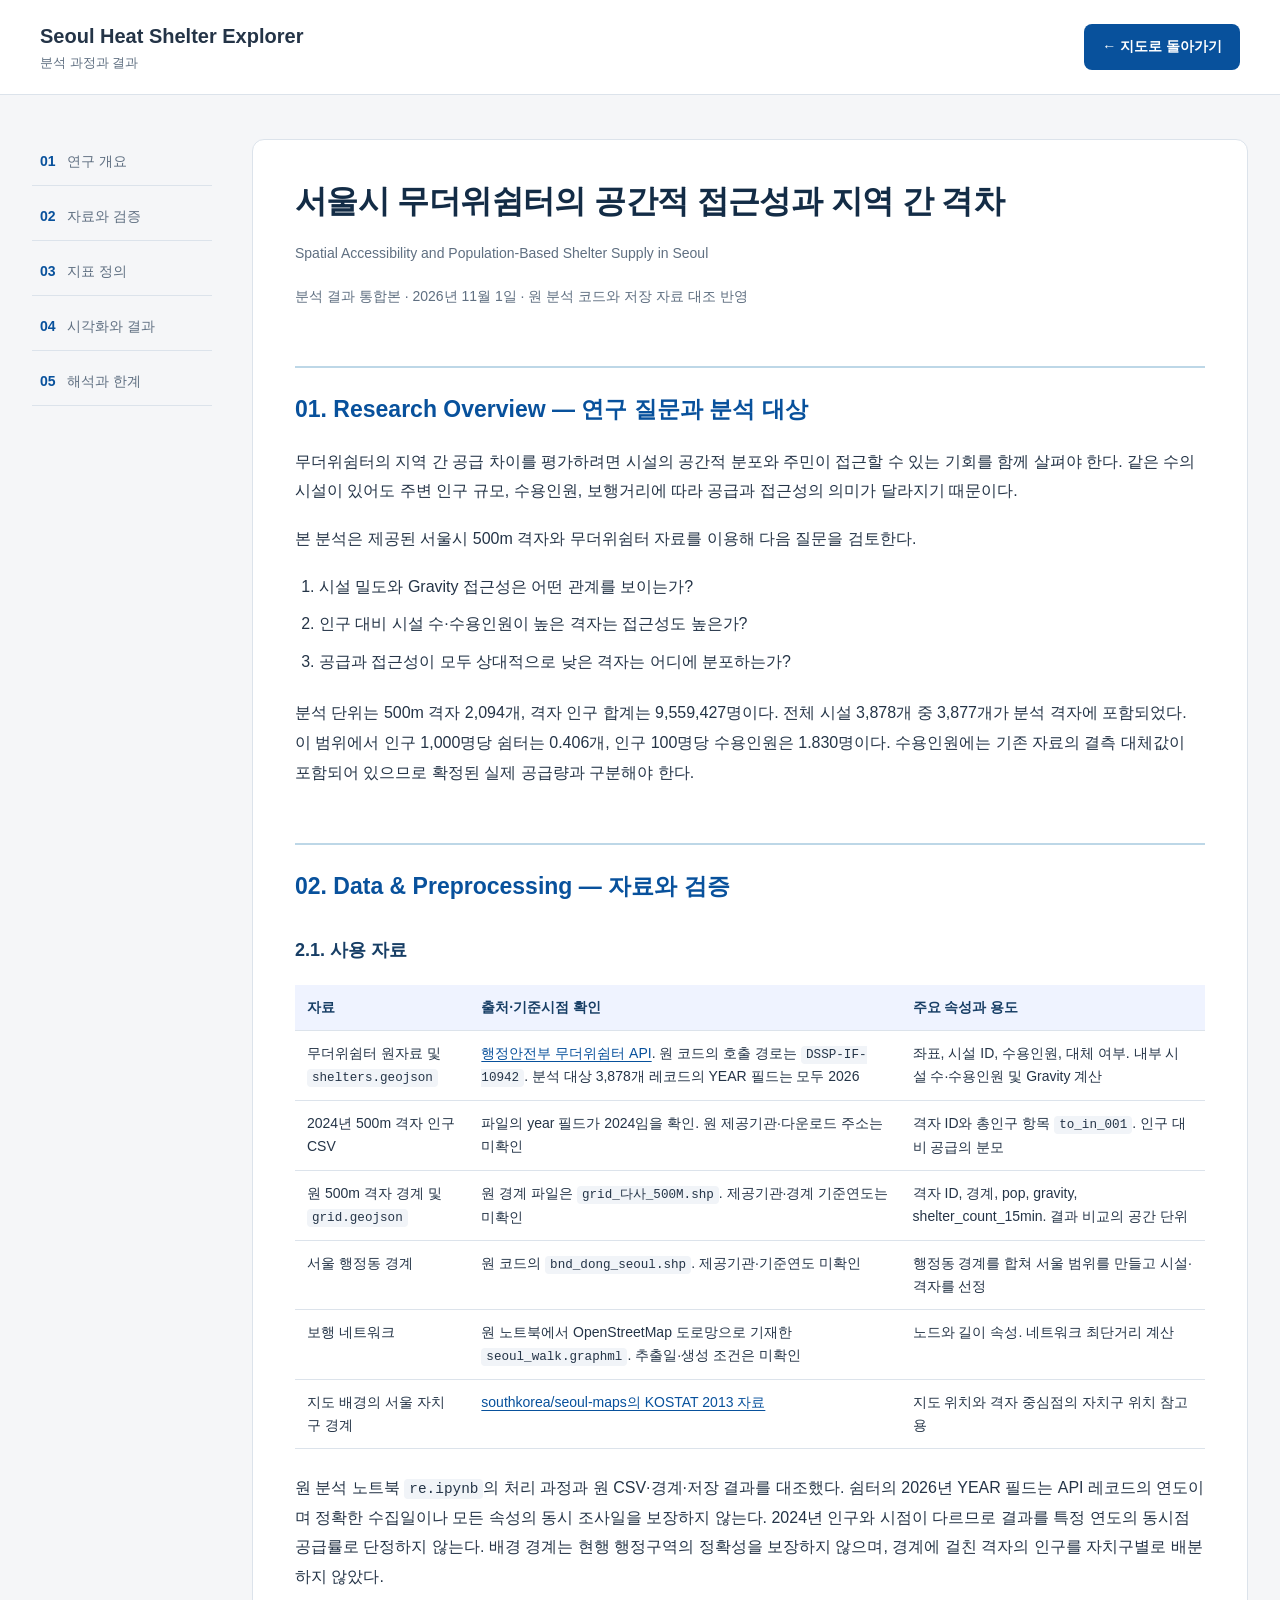
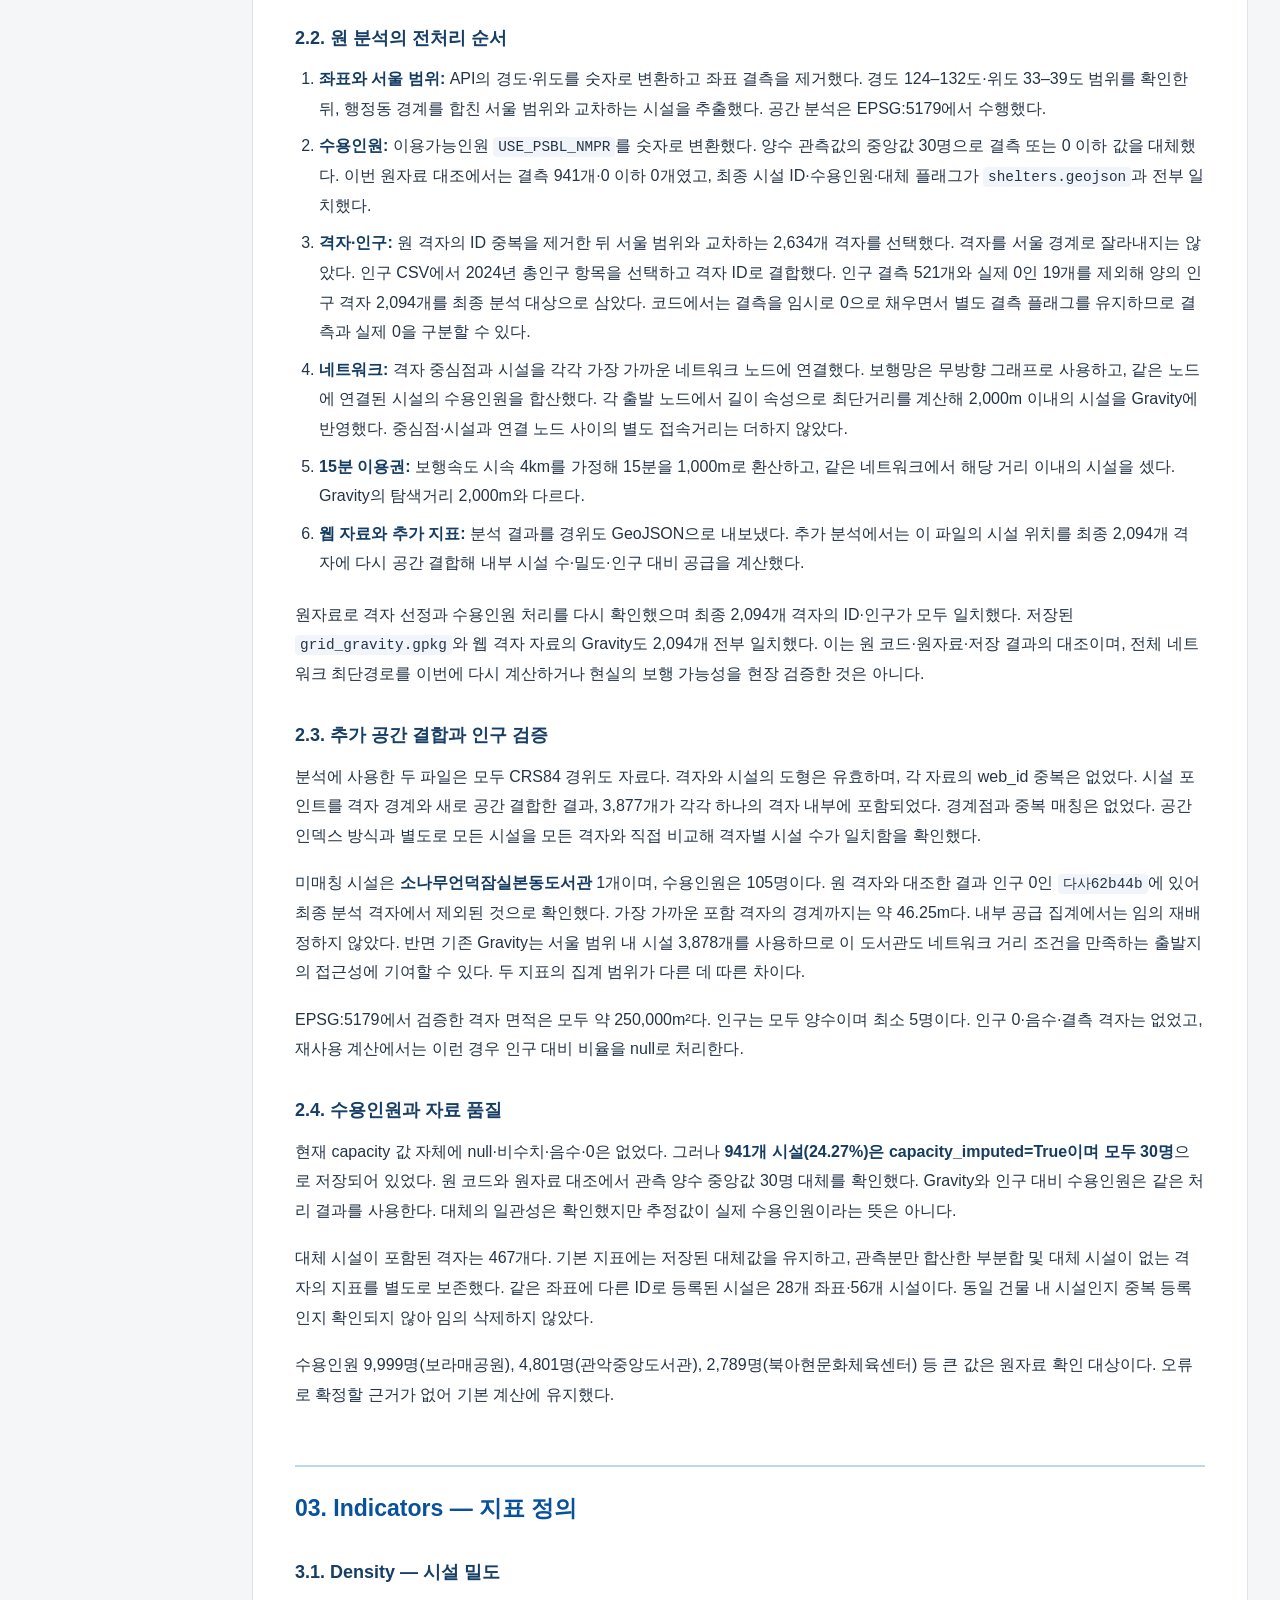
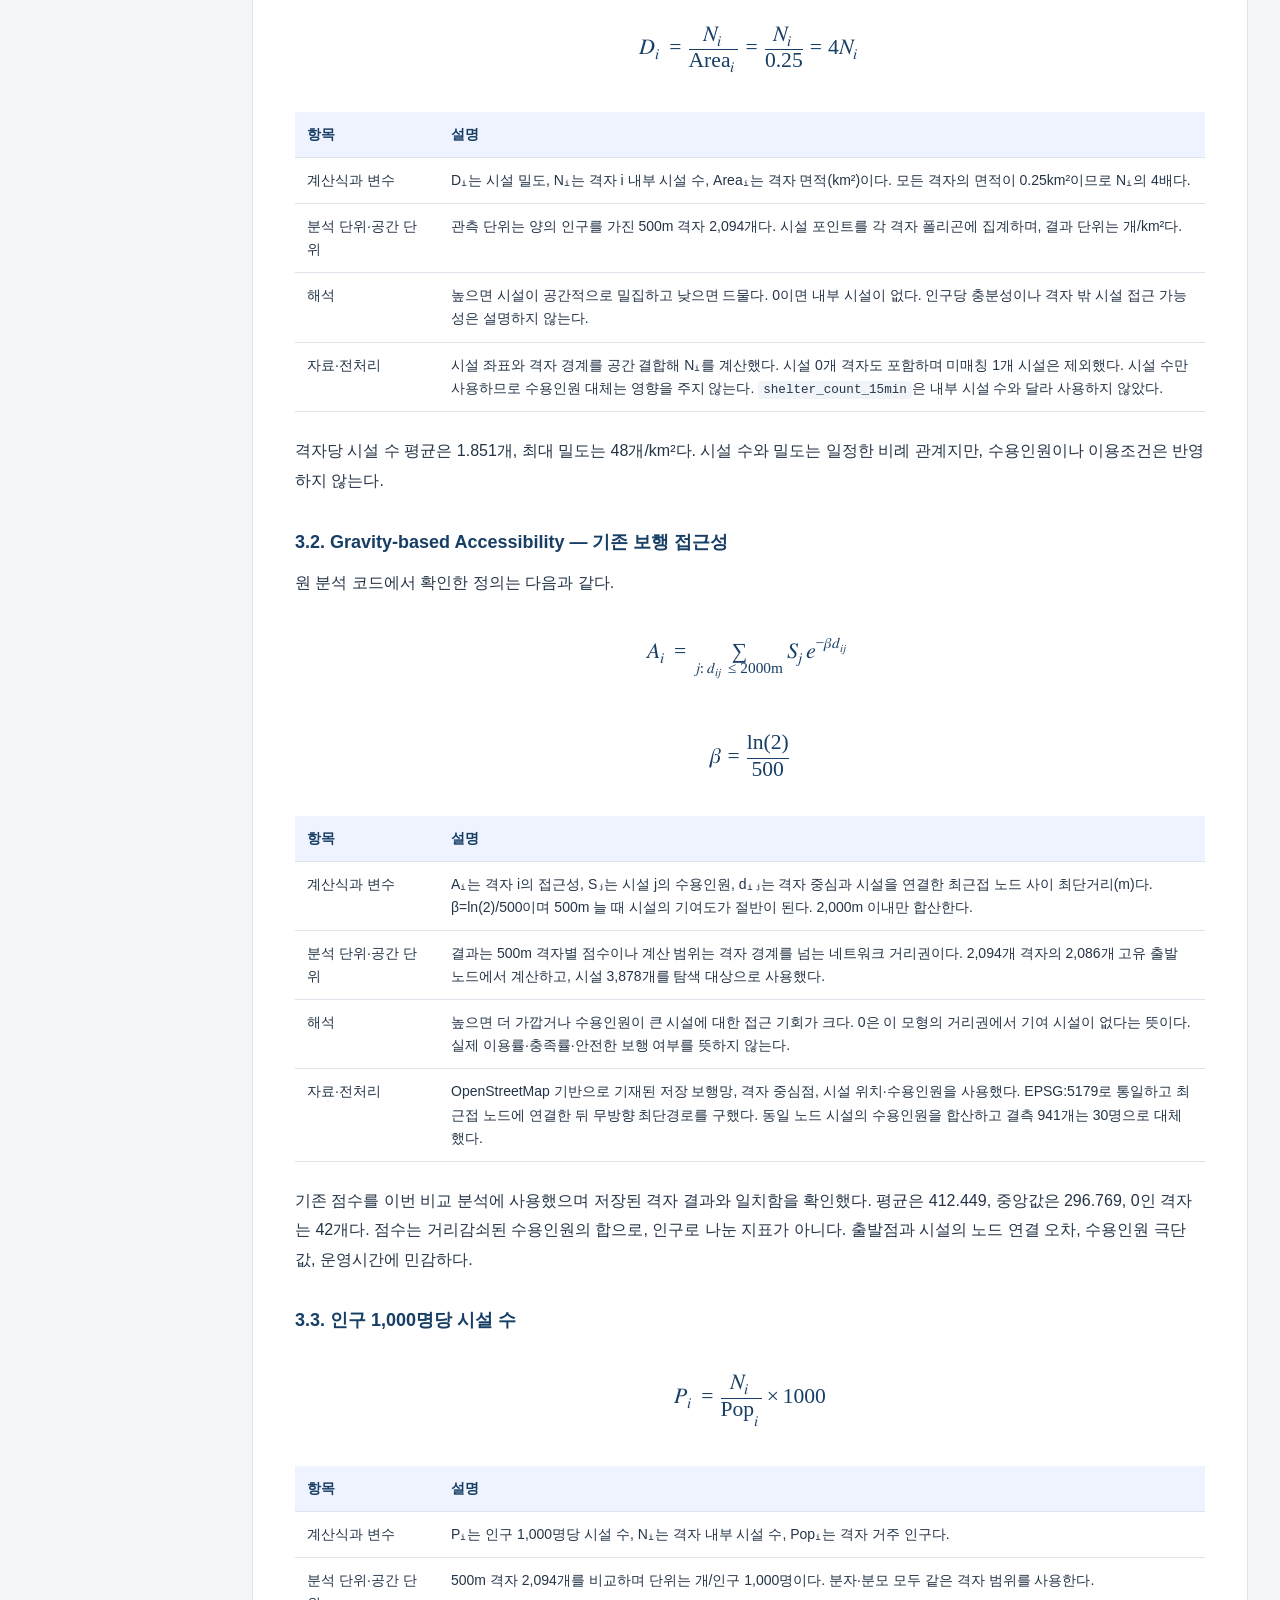
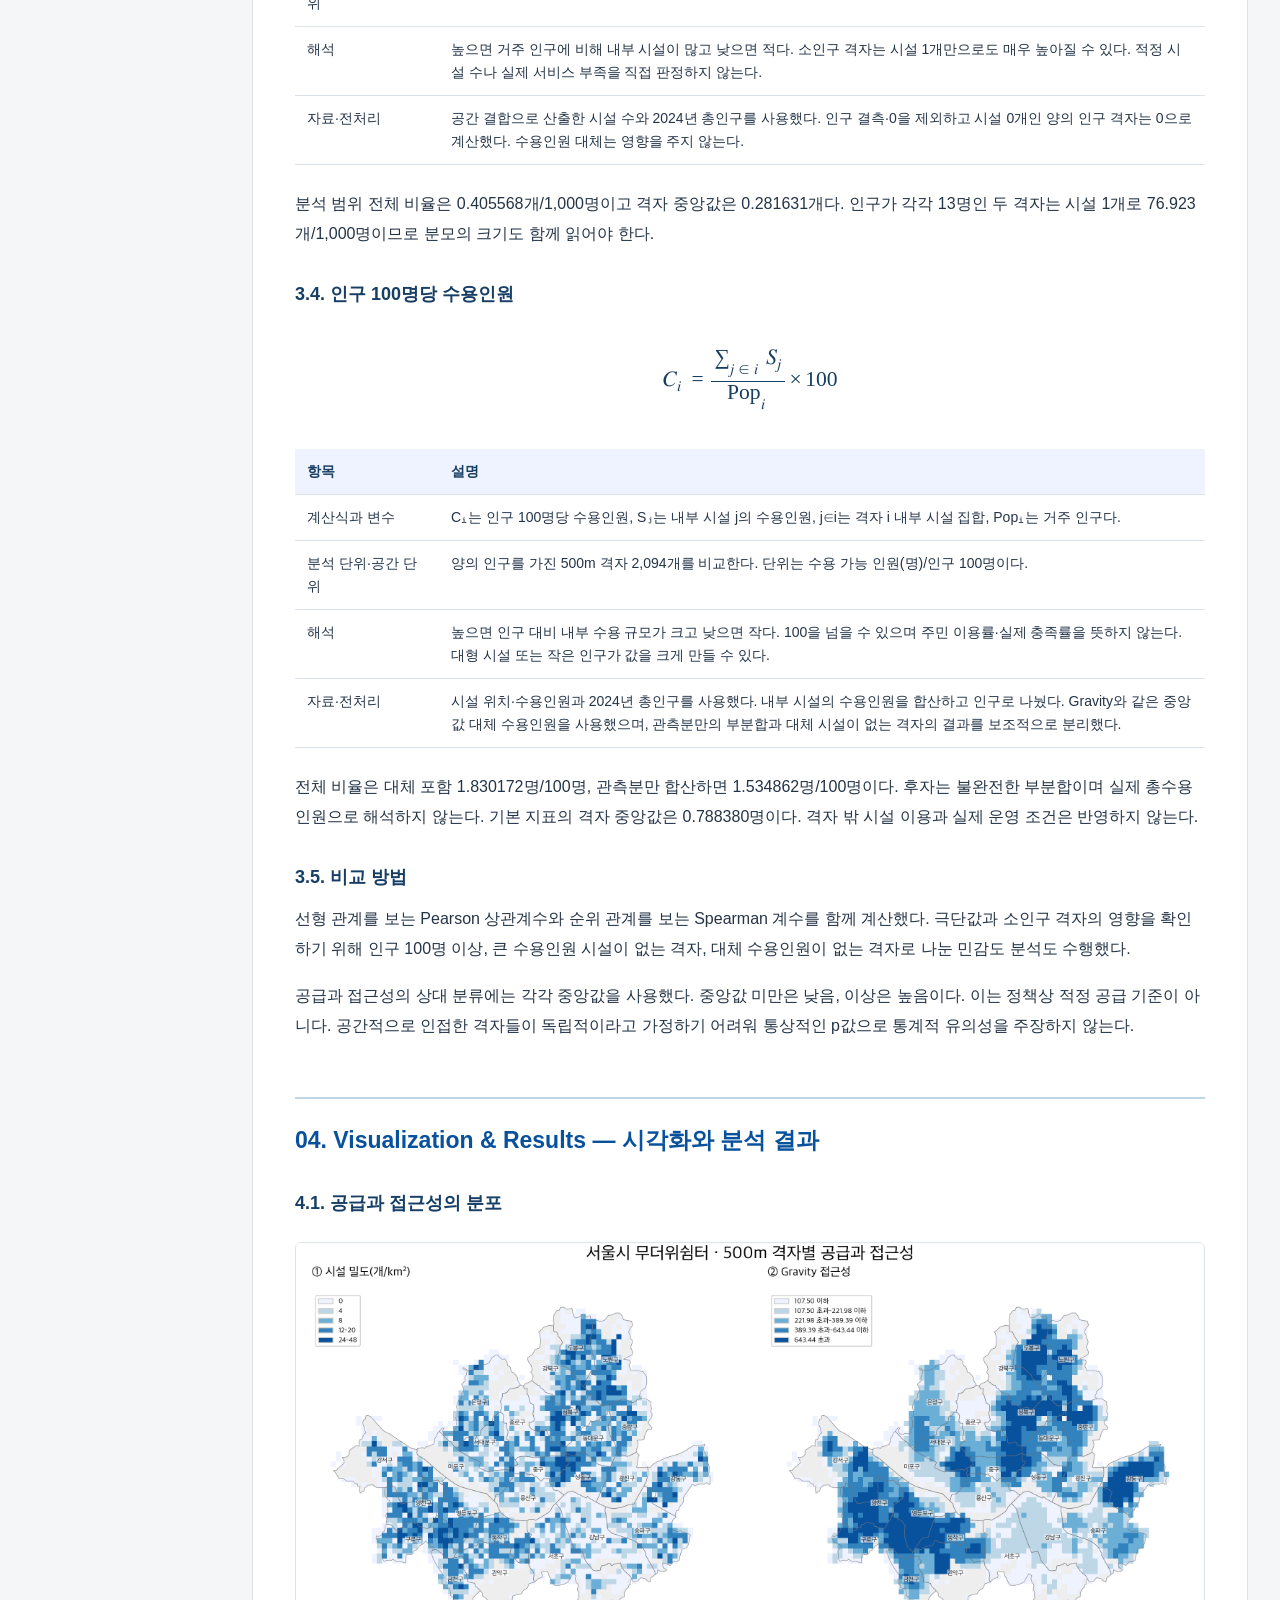
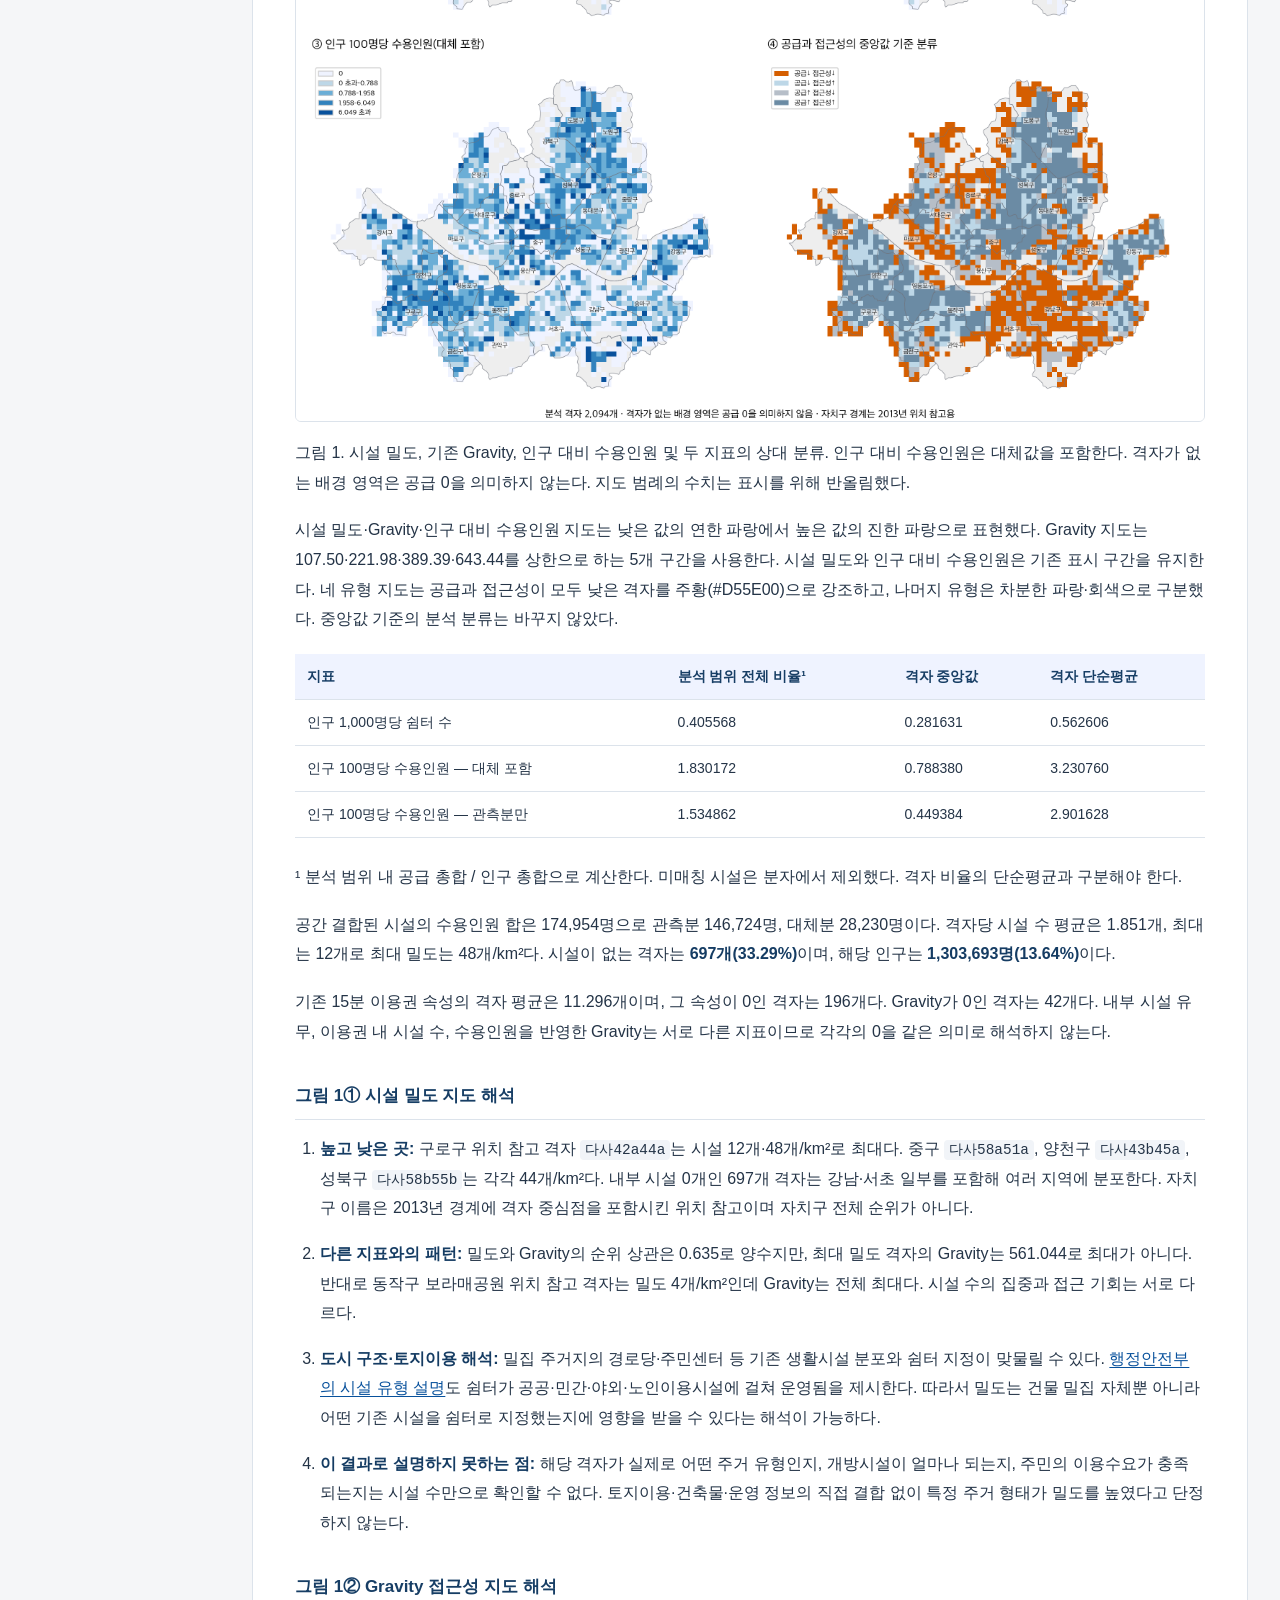
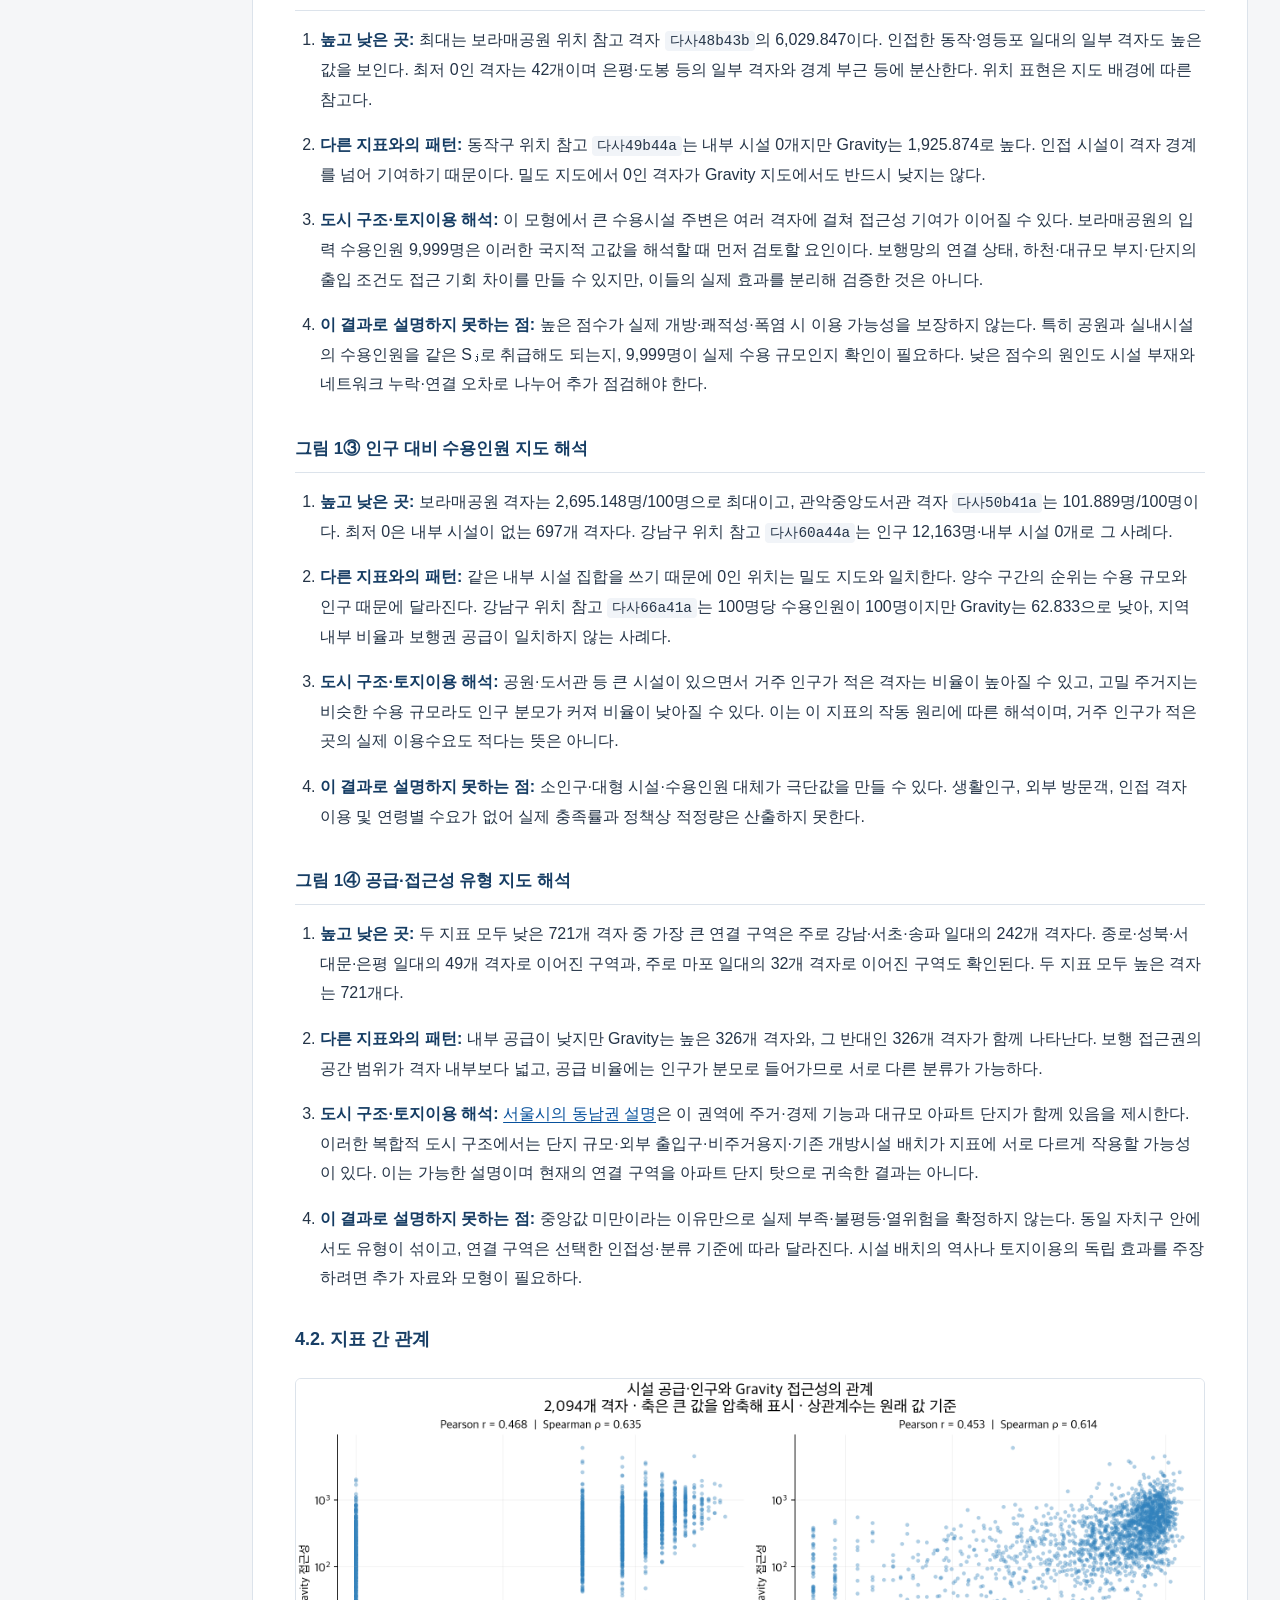
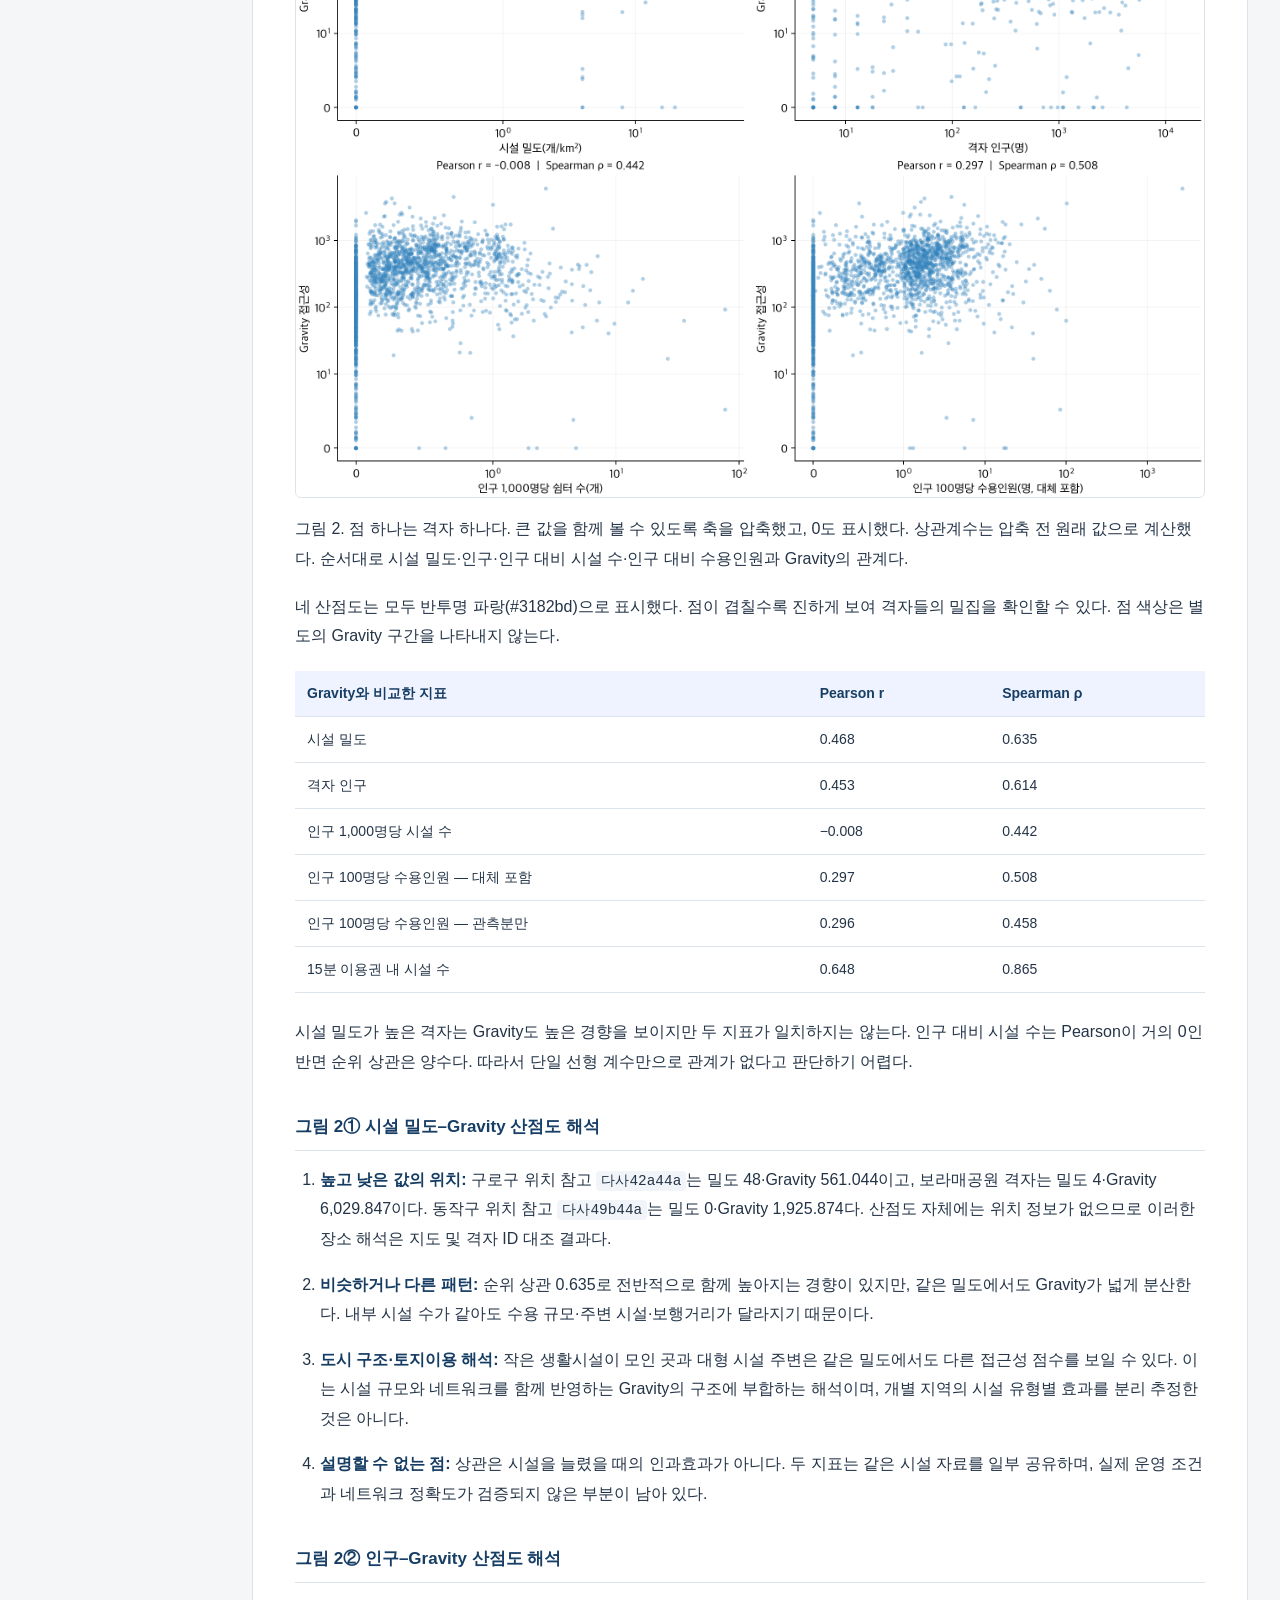
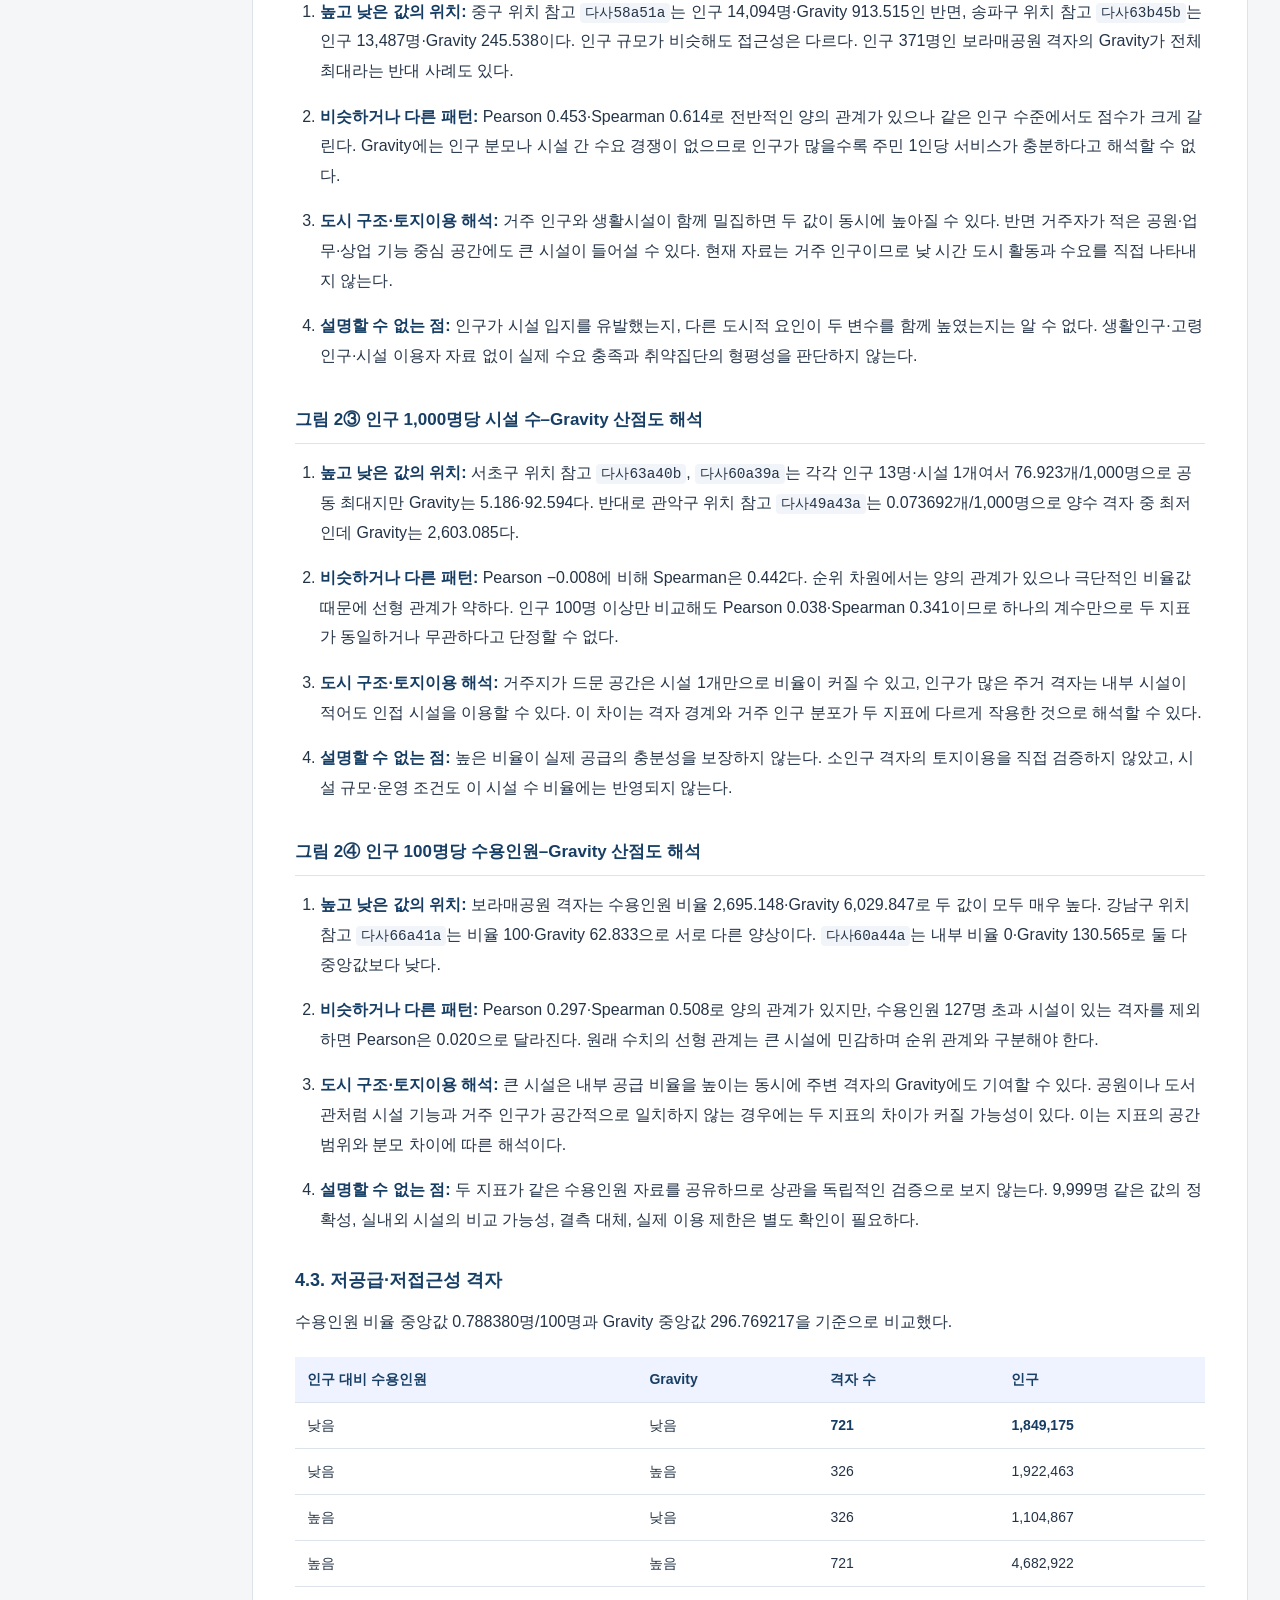
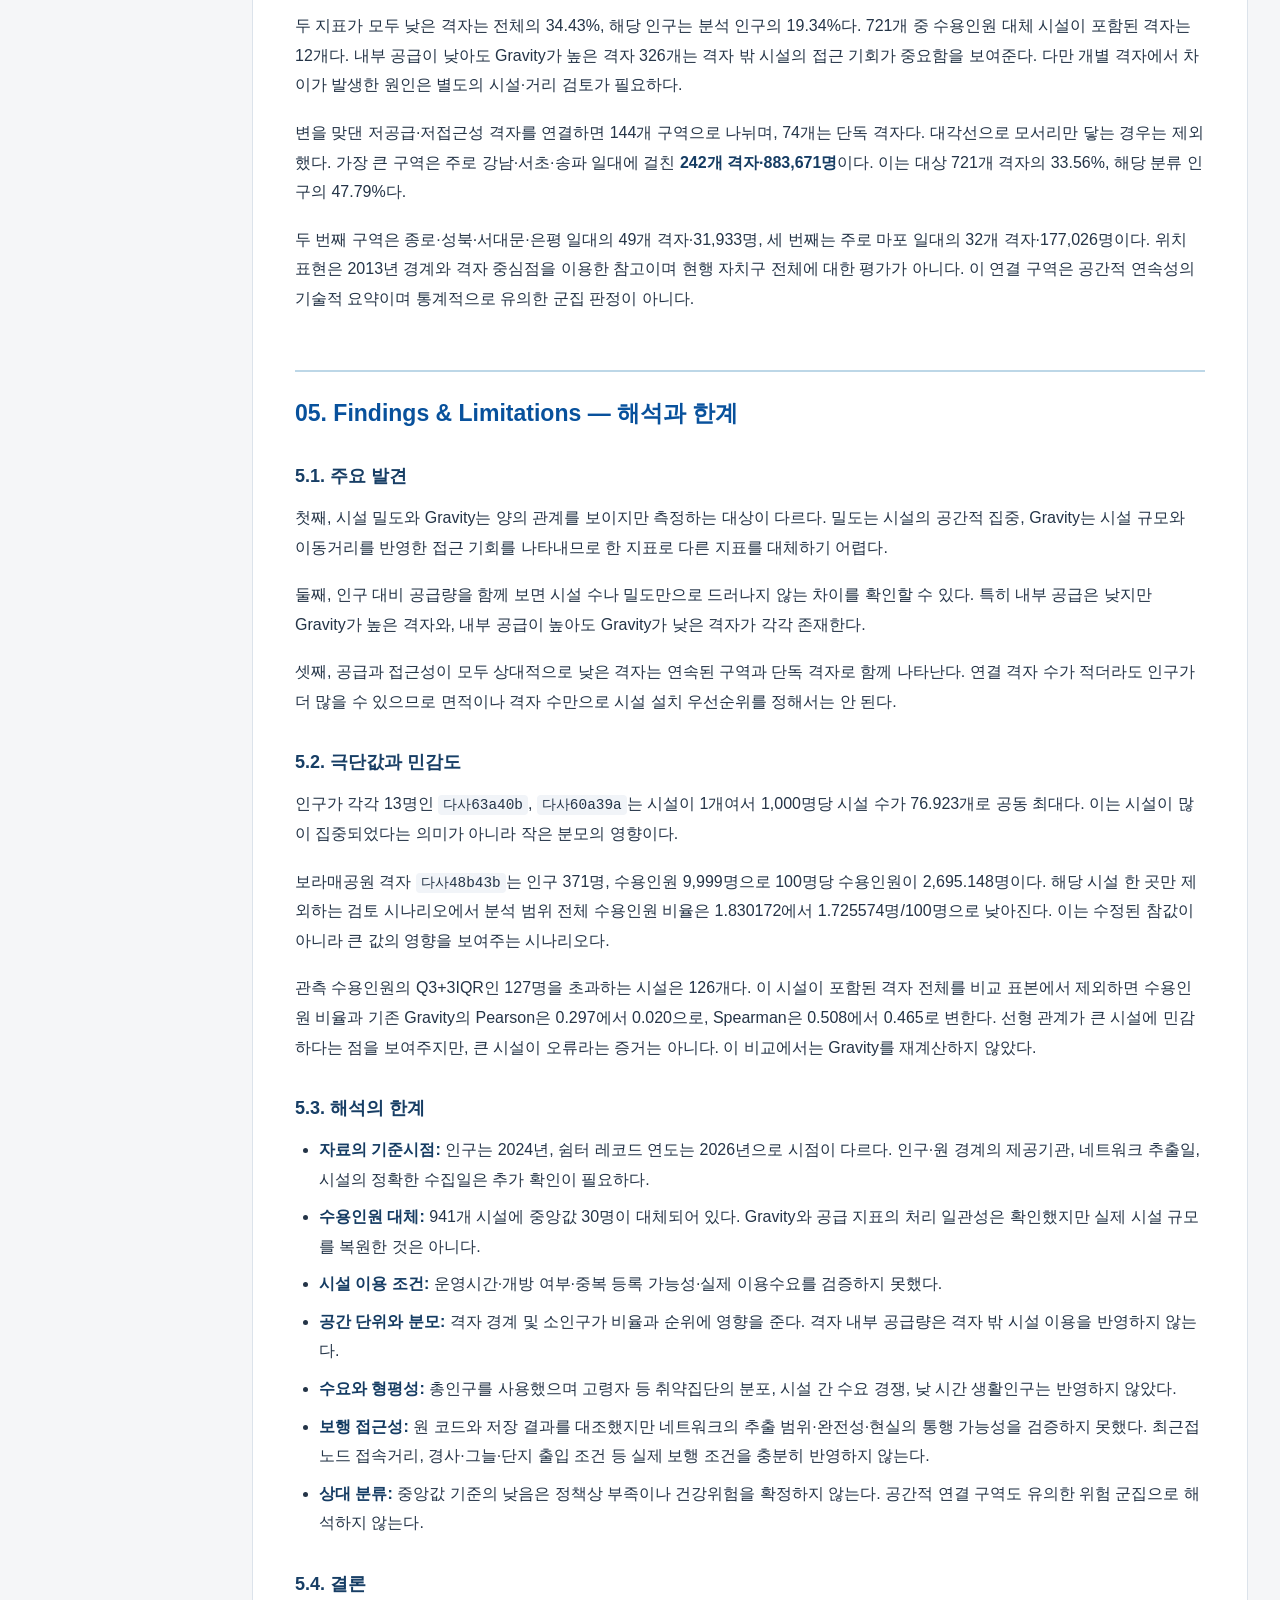
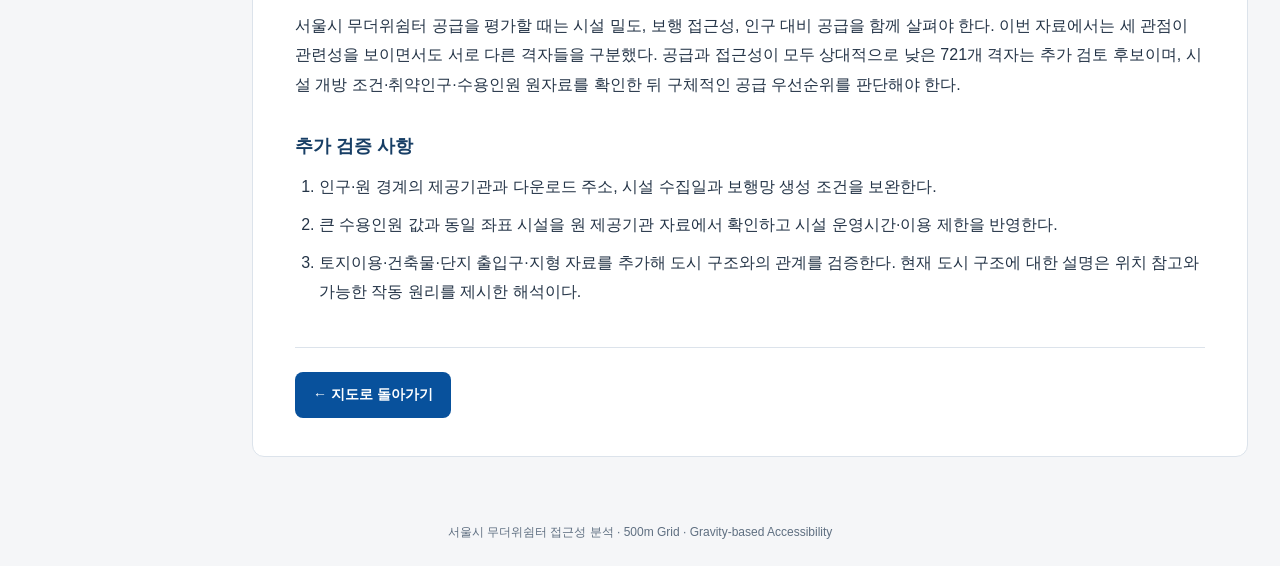
==== report.html @ 3b6e8626 "Publish Seoul heat shelter explorer and analysis report" ====
<!DOCTYPE html>
<html lang="ko">
<head>
<meta charset="UTF-8"><meta name="viewport" content="width=device-width, initial-scale=1.0">
<title>분석 과정 | Seoul Heat Shelter Explorer</title>
<meta name="description" content="서울시 500m 격자별 무더위쉼터의 공급과 접근성: 자료 검증, 지표 정의, 공간 분포와 분석 결과.">
<link rel="stylesheet" href="report.css?v=ac37da4467">
</head>
<body>
<a class="skip-link" href="#report-content">본문으로 이동</a>
<header class="report-header"><a class="brand" href="./index.html">Seoul Heat Shelter Explorer<span>분석 과정과 결과</span></a><a class="return-link" href="./index.html">← 지도로 돌아가기</a></header>
<div class="report-layout"><nav class="report-nav" aria-label="보고서 목차"><a href="#section-1"><span>01</span> 연구 개요</a><a href="#section-2"><span>02</span> 자료와 검증</a><a href="#section-3"><span>03</span> 지표 정의</a><a href="#section-4"><span>04</span> 시각화와 결과</a><a href="#section-5"><span>05</span> 해석과 한계</a></nav><main id="report-content"><h1>서울시 무더위쉼터의 공간적 접근성과 지역 간 격차</h1>
<p>Spatial Accessibility and Population-Based Shelter Supply in Seoul</p>
<p>분석 결과 통합본 · 2026년 11월 1일 · 원 분석 코드와 저장 자료 대조 반영</p>
<h2 id="section-1">01. Research Overview — 연구 질문과 분석 대상</h2>
<p>무더위쉼터의 지역 간 공급 차이를 평가하려면 시설의 공간적 분포와 주민이 접근할 수 있는 기회를 함께 살펴야 한다. 같은 수의 시설이 있어도 주변 인구 규모, 수용인원, 보행거리에 따라 공급과 접근성의 의미가 달라지기 때문이다.</p>
<p>본 분석은 제공된 서울시 500m 격자와 무더위쉼터 자료를 이용해 다음 질문을 검토한다.</p>
<ol><li>시설 밀도와 Gravity 접근성은 어떤 관계를 보이는가?</li><li>인구 대비 시설 수·수용인원이 높은 격자는 접근성도 높은가?</li><li>공급과 접근성이 모두 상대적으로 낮은 격자는 어디에 분포하는가?</li></ol>
<p>분석 단위는 500m 격자 2,094개, 격자 인구 합계는 9,559,427명이다. 전체 시설 3,878개 중 3,877개가 분석 격자에 포함되었다. 이 범위에서 인구 1,000명당 쉼터는 0.406개, 인구 100명당 수용인원은 1.830명이다. 수용인원에는 기존 자료의 결측 대체값이 포함되어 있으므로 확정된 실제 공급량과 구분해야 한다.</p>
<h2 id="section-2">02. Data &amp; Preprocessing — 자료와 검증</h2>
<h3>2.1. 사용 자료</h3>
<div class="table-wrap"><table><thead><tr><th scope="col">자료</th><th scope="col">출처·기준시점 확인</th><th scope="col">주요 속성과 용도</th></tr></thead><tbody><tr><td>무더위쉼터 원자료 및 <code>shelters.geojson</code></td><td><a href="https://safetydata.go.kr/disaster-data/view?dataSn=1338" target="_blank" rel="noopener noreferrer">행정안전부 무더위쉼터 API</a>. 원 코드의 호출 경로는 <code>DSSP-IF-10942</code>. 분석 대상 3,878개 레코드의 YEAR 필드는 모두 2026</td><td>좌표, 시설 ID, 수용인원, 대체 여부. 내부 시설 수·수용인원 및 Gravity 계산</td></tr><tr><td>2024년 500m 격자 인구 CSV</td><td>파일의 year 필드가 2024임을 확인. 원 제공기관·다운로드 주소는 미확인</td><td>격자 ID와 총인구 항목 <code>to_in_001</code>. 인구 대비 공급의 분모</td></tr><tr><td>원 500m 격자 경계 및 <code>grid.geojson</code></td><td>원 경계 파일은 <code>grid_다사_500M.shp</code>. 제공기관·경계 기준연도는 미확인</td><td>격자 ID, 경계, pop, gravity, shelter_count_15min. 결과 비교의 공간 단위</td></tr><tr><td>서울 행정동 경계</td><td>원 코드의 <code>bnd_dong_seoul.shp</code>. 제공기관·기준연도 미확인</td><td>행정동 경계를 합쳐 서울 범위를 만들고 시설·격자를 선정</td></tr><tr><td>보행 네트워크</td><td>원 노트북에서 OpenStreetMap 도로망으로 기재한 <code>seoul_walk.graphml</code>. 추출일·생성 조건은 미확인</td><td>노드와 길이 속성. 네트워크 최단거리 계산</td></tr><tr><td>지도 배경의 서울 자치구 경계</td><td><a href="https://github.com/southkorea/seoul-maps/tree/master/kostat/2013" target="_blank" rel="noopener noreferrer">southkorea/seoul-maps의 KOSTAT 2013 자료</a></td><td>지도 위치와 격자 중심점의 자치구 위치 참고용</td></tr></tbody></table></div>
<p>원 분석 노트북 <code>re.ipynb</code>의 처리 과정과 원 CSV·경계·저장 결과를 대조했다. 쉼터의 2026년 YEAR 필드는 API 레코드의 연도이며 정확한 수집일이나 모든 속성의 동시 조사일을 보장하지 않는다. 2024년 인구와 시점이 다르므로 결과를 특정 연도의 동시점 공급률로 단정하지 않는다. 배경 경계는 현행 행정구역의 정확성을 보장하지 않으며, 경계에 걸친 격자의 인구를 자치구별로 배분하지 않았다.</p>
<h3>2.2. 원 분석의 전처리 순서</h3>
<ol><li><strong>좌표와 서울 범위:</strong> API의 경도·위도를 숫자로 변환하고 좌표 결측을 제거했다. 경도 124–132도·위도 33–39도 범위를 확인한 뒤, 행정동 경계를 합친 서울 범위와 교차하는 시설을 추출했다. 공간 분석은 EPSG:5179에서 수행했다.</li><li><strong>수용인원:</strong> 이용가능인원 <code>USE_PSBL_NMPR</code>를 숫자로 변환했다. 양수 관측값의 중앙값 30명으로 결측 또는 0 이하 값을 대체했다. 이번 원자료 대조에서는 결측 941개·0 이하 0개였고, 최종 시설 ID·수용인원·대체 플래그가 <code>shelters.geojson</code>과 전부 일치했다.</li><li><strong>격자·인구:</strong> 원 격자의 ID 중복을 제거한 뒤 서울 범위와 교차하는 2,634개 격자를 선택했다. 격자를 서울 경계로 잘라내지는 않았다. 인구 CSV에서 2024년 총인구 항목을 선택하고 격자 ID로 결합했다. 인구 결측 521개와 실제 0인 19개를 제외해 양의 인구 격자 2,094개를 최종 분석 대상으로 삼았다. 코드에서는 결측을 임시로 0으로 채우면서 별도 결측 플래그를 유지하므로 결측과 실제 0을 구분할 수 있다.</li><li><strong>네트워크:</strong> 격자 중심점과 시설을 각각 가장 가까운 네트워크 노드에 연결했다. 보행망은 무방향 그래프로 사용하고, 같은 노드에 연결된 시설의 수용인원을 합산했다. 각 출발 노드에서 길이 속성으로 최단거리를 계산해 2,000m 이내의 시설을 Gravity에 반영했다. 중심점·시설과 연결 노드 사이의 별도 접속거리는 더하지 않았다.</li><li><strong>15분 이용권:</strong> 보행속도 시속 4km를 가정해 15분을 1,000m로 환산하고, 같은 네트워크에서 해당 거리 이내의 시설을 셌다. Gravity의 탐색거리 2,000m와 다르다.</li><li><strong>웹 자료와 추가 지표:</strong> 분석 결과를 경위도 GeoJSON으로 내보냈다. 추가 분석에서는 이 파일의 시설 위치를 최종 2,094개 격자에 다시 공간 결합해 내부 시설 수·밀도·인구 대비 공급을 계산했다.</li></ol>
<p>원자료로 격자 선정과 수용인원 처리를 다시 확인했으며 최종 2,094개 격자의 ID·인구가 모두 일치했다. 저장된 <code>grid_gravity.gpkg</code>와 웹 격자 자료의 Gravity도 2,094개 전부 일치했다. 이는 원 코드·원자료·저장 결과의 대조이며, 전체 네트워크 최단경로를 이번에 다시 계산하거나 현실의 보행 가능성을 현장 검증한 것은 아니다.</p>
<h3>2.3. 추가 공간 결합과 인구 검증</h3>
<p>분석에 사용한 두 파일은 모두 CRS84 경위도 자료다. 격자와 시설의 도형은 유효하며, 각 자료의 web_id 중복은 없었다. 시설 포인트를 격자 경계와 새로 공간 결합한 결과, 3,877개가 각각 하나의 격자 내부에 포함되었다. 경계점과 중복 매칭은 없었다. 공간 인덱스 방식과 별도로 모든 시설을 모든 격자와 직접 비교해 격자별 시설 수가 일치함을 확인했다.</p>
<p>미매칭 시설은 <strong>소나무언덕잠실본동도서관</strong> 1개이며, 수용인원은 105명이다. 원 격자와 대조한 결과 인구 0인 <code>다사62b44b</code>에 있어 최종 분석 격자에서 제외된 것으로 확인했다. 가장 가까운 포함 격자의 경계까지는 약 46.25m다. 내부 공급 집계에서는 임의 재배정하지 않았다. 반면 기존 Gravity는 서울 범위 내 시설 3,878개를 사용하므로 이 도서관도 네트워크 거리 조건을 만족하는 출발지의 접근성에 기여할 수 있다. 두 지표의 집계 범위가 다른 데 따른 차이다.</p>
<p>EPSG:5179에서 검증한 격자 면적은 모두 약 250,000m²다. 인구는 모두 양수이며 최소 5명이다. 인구 0·음수·결측 격자는 없었고, 재사용 계산에서는 이런 경우 인구 대비 비율을 null로 처리한다.</p>
<h3>2.4. 수용인원과 자료 품질</h3>
<p>현재 capacity 값 자체에 null·비수치·음수·0은 없었다. 그러나 <strong>941개 시설(24.27%)은 capacity_imputed=True이며 모두 30명</strong>으로 저장되어 있었다. 원 코드와 원자료 대조에서 관측 양수 중앙값 30명 대체를 확인했다. Gravity와 인구 대비 수용인원은 같은 처리 결과를 사용한다. 대체의 일관성은 확인했지만 추정값이 실제 수용인원이라는 뜻은 아니다.</p>
<p>대체 시설이 포함된 격자는 467개다. 기본 지표에는 저장된 대체값을 유지하고, 관측분만 합산한 부분합 및 대체 시설이 없는 격자의 지표를 별도로 보존했다. 같은 좌표에 다른 ID로 등록된 시설은 28개 좌표·56개 시설이다. 동일 건물 내 시설인지 중복 등록인지 확인되지 않아 임의 삭제하지 않았다.</p>
<p>수용인원 9,999명(보라매공원), 4,801명(관악중앙도서관), 2,789명(북아현문화체육센터) 등 큰 값은 원자료 확인 대상이다. 오류로 확정할 근거가 없어 기본 계산에 유지했다.</p>
<h2 id="section-3">03. Indicators — 지표 정의</h2>
<h3>3.1. Density — 시설 밀도</h3>
<div class="equation"><math xmlns="http://www.w3.org/1998/Math/MathML" display="block" aria-label="시설 밀도: 격자 내부 시설 수를 격자 면적으로 나눈 값"><mrow><msub><mi>D</mi><mi>i</mi></msub><mo>=</mo><mfrac><msub><mi>N</mi><mi>i</mi></msub><msub><mtext>Area</mtext><mi>i</mi></msub></mfrac><mo>=</mo><mfrac><msub><mi>N</mi><mi>i</mi></msub><mn>0.25</mn></mfrac><mo>=</mo><mn>4</mn><msub><mi>N</mi><mi>i</mi></msub></mrow></math></div>
<div class="table-wrap"><table class="indicator-table"><thead><tr><th scope="col">항목</th><th scope="col">설명</th></tr></thead><tbody><tr><td>계산식과 변수</td><td>Dᵢ는 시설 밀도, Nᵢ는 격자 i 내부 시설 수, Areaᵢ는 격자 면적(km²)이다. 모든 격자의 면적이 0.25km²이므로 Nᵢ의 4배다.</td></tr><tr><td>분석 단위·공간 단위</td><td>관측 단위는 양의 인구를 가진 500m 격자 2,094개다. 시설 포인트를 각 격자 폴리곤에 집계하며, 결과 단위는 개/km²다.</td></tr><tr><td>해석</td><td>높으면 시설이 공간적으로 밀집하고 낮으면 드물다. 0이면 내부 시설이 없다. 인구당 충분성이나 격자 밖 시설 접근 가능성은 설명하지 않는다.</td></tr><tr><td>자료·전처리</td><td>시설 좌표와 격자 경계를 공간 결합해 Nᵢ를 계산했다. 시설 0개 격자도 포함하며 미매칭 1개 시설은 제외했다. 시설 수만 사용하므로 수용인원 대체는 영향을 주지 않는다. <code>shelter_count_15min</code>은 내부 시설 수와 달라 사용하지 않았다.</td></tr></tbody></table></div>
<p>격자당 시설 수 평균은 1.851개, 최대 밀도는 48개/km²다. 시설 수와 밀도는 일정한 비례 관계지만, 수용인원이나 이용조건은 반영하지 않는다.</p>
<h3>3.2. Gravity-based Accessibility — 기존 보행 접근성</h3>
<p>원 분석 코드에서 확인한 정의는 다음과 같다.</p>
<div class="equation"><math xmlns="http://www.w3.org/1998/Math/MathML" display="block" aria-label="보행 접근성: 2,000미터 이내 시설 수용인원에 거리 감쇠를 적용한 합"><mrow><msub><mi>A</mi><mi>i</mi></msub><mo>=</mo><munder><mo>∑</mo><mrow><mi>j</mi><mo>:</mo><msub><mi>d</mi><mrow><mi>i</mi><mi>j</mi></mrow></msub><mo>≤</mo><mn>2000</mn><mtext>m</mtext></mrow></munder><msub><mi>S</mi><mi>j</mi></msub><msup><mi>e</mi><mrow><mo>−</mo><mi>β</mi><msub><mi>d</mi><mrow><mi>i</mi><mi>j</mi></mrow></msub></mrow></msup></mrow></math></div>
<div class="equation"><math xmlns="http://www.w3.org/1998/Math/MathML" display="block" aria-label="거리 감쇠계수 베타: 자연로그 2를 500으로 나눈 값"><mrow><mi>β</mi><mo>=</mo><mfrac><mrow><mi mathvariant="normal">ln</mi><mo>(</mo><mn>2</mn><mo>)</mo></mrow><mn>500</mn></mfrac></mrow></math></div>
<div class="table-wrap"><table class="indicator-table"><thead><tr><th scope="col">항목</th><th scope="col">설명</th></tr></thead><tbody><tr><td>계산식과 변수</td><td>Aᵢ는 격자 i의 접근성, Sⱼ는 시설 j의 수용인원, dᵢⱼ는 격자 중심과 시설을 연결한 최근접 노드 사이 최단거리(m)다. β=ln(2)/500이며 500m 늘 때 시설의 기여도가 절반이 된다. 2,000m 이내만 합산한다.</td></tr><tr><td>분석 단위·공간 단위</td><td>결과는 500m 격자별 점수이나 계산 범위는 격자 경계를 넘는 네트워크 거리권이다. 2,094개 격자의 2,086개 고유 출발 노드에서 계산하고, 시설 3,878개를 탐색 대상으로 사용했다.</td></tr><tr><td>해석</td><td>높으면 더 가깝거나 수용인원이 큰 시설에 대한 접근 기회가 크다. 0은 이 모형의 거리권에서 기여 시설이 없다는 뜻이다. 실제 이용률·충족률·안전한 보행 여부를 뜻하지 않는다.</td></tr><tr><td>자료·전처리</td><td>OpenStreetMap 기반으로 기재된 저장 보행망, 격자 중심점, 시설 위치·수용인원을 사용했다. EPSG:5179로 통일하고 최근접 노드에 연결한 뒤 무방향 최단경로를 구했다. 동일 노드 시설의 수용인원을 합산하고 결측 941개는 30명으로 대체했다.</td></tr></tbody></table></div>
<p>기존 점수를 이번 비교 분석에 사용했으며 저장된 격자 결과와 일치함을 확인했다. 평균은 412.449, 중앙값은 296.769, 0인 격자는 42개다. 점수는 거리감쇠된 수용인원의 합으로, 인구로 나눈 지표가 아니다. 출발점과 시설의 노드 연결 오차, 수용인원 극단값, 운영시간에 민감하다.</p>
<h3>3.3. 인구 1,000명당 시설 수</h3>
<div class="equation"><math xmlns="http://www.w3.org/1998/Math/MathML" display="block" aria-label="인구 1,000명당 시설 수"><mrow><msub><mi>P</mi><mi>i</mi></msub><mo>=</mo><mfrac><msub><mi>N</mi><mi>i</mi></msub><msub><mtext>Pop</mtext><mi>i</mi></msub></mfrac><mo>×</mo><mn>1000</mn></mrow></math></div>
<div class="table-wrap"><table class="indicator-table"><thead><tr><th scope="col">항목</th><th scope="col">설명</th></tr></thead><tbody><tr><td>계산식과 변수</td><td>Pᵢ는 인구 1,000명당 시설 수, Nᵢ는 격자 내부 시설 수, Popᵢ는 격자 거주 인구다.</td></tr><tr><td>분석 단위·공간 단위</td><td>500m 격자 2,094개를 비교하며 단위는 개/인구 1,000명이다. 분자·분모 모두 같은 격자 범위를 사용한다.</td></tr><tr><td>해석</td><td>높으면 거주 인구에 비해 내부 시설이 많고 낮으면 적다. 소인구 격자는 시설 1개만으로도 매우 높아질 수 있다. 적정 시설 수나 실제 서비스 부족을 직접 판정하지 않는다.</td></tr><tr><td>자료·전처리</td><td>공간 결합으로 산출한 시설 수와 2024년 총인구를 사용했다. 인구 결측·0을 제외하고 시설 0개인 양의 인구 격자는 0으로 계산했다. 수용인원 대체는 영향을 주지 않는다.</td></tr></tbody></table></div>
<p>분석 범위 전체 비율은 0.405568개/1,000명이고 격자 중앙값은 0.281631개다. 인구가 각각 13명인 두 격자는 시설 1개로 76.923개/1,000명이므로 분모의 크기도 함께 읽어야 한다.</p>
<h3>3.4. 인구 100명당 수용인원</h3>
<div class="equation"><math xmlns="http://www.w3.org/1998/Math/MathML" display="block" aria-label="인구 100명당 수용인원"><mrow><msub><mi>C</mi><mi>i</mi></msub><mo>=</mo><mfrac><mrow><munder><mo>∑</mo><mrow><mi>j</mi><mo>∈</mo><mi>i</mi></mrow></munder><msub><mi>S</mi><mi>j</mi></msub></mrow><msub><mtext>Pop</mtext><mi>i</mi></msub></mfrac><mo>×</mo><mn>100</mn></mrow></math></div>
<div class="table-wrap"><table class="indicator-table"><thead><tr><th scope="col">항목</th><th scope="col">설명</th></tr></thead><tbody><tr><td>계산식과 변수</td><td>Cᵢ는 인구 100명당 수용인원, Sⱼ는 내부 시설 j의 수용인원, j∈i는 격자 i 내부 시설 집합, Popᵢ는 거주 인구다.</td></tr><tr><td>분석 단위·공간 단위</td><td>양의 인구를 가진 500m 격자 2,094개를 비교한다. 단위는 수용 가능 인원(명)/인구 100명이다.</td></tr><tr><td>해석</td><td>높으면 인구 대비 내부 수용 규모가 크고 낮으면 작다. 100을 넘을 수 있으며 주민 이용률·실제 충족률을 뜻하지 않는다. 대형 시설 또는 작은 인구가 값을 크게 만들 수 있다.</td></tr><tr><td>자료·전처리</td><td>시설 위치·수용인원과 2024년 총인구를 사용했다. 내부 시설의 수용인원을 합산하고 인구로 나눴다. Gravity와 같은 중앙값 대체 수용인원을 사용했으며, 관측분만의 부분합과 대체 시설이 없는 격자의 결과를 보조적으로 분리했다.</td></tr></tbody></table></div>
<p>전체 비율은 대체 포함 1.830172명/100명, 관측분만 합산하면 1.534862명/100명이다. 후자는 불완전한 부분합이며 실제 총수용인원으로 해석하지 않는다. 기본 지표의 격자 중앙값은 0.788380명이다. 격자 밖 시설 이용과 실제 운영 조건은 반영하지 않는다.</p>
<h3>3.5. 비교 방법</h3>
<p>선형 관계를 보는 Pearson 상관계수와 순위 관계를 보는 Spearman 계수를 함께 계산했다. 극단값과 소인구 격자의 영향을 확인하기 위해 인구 100명 이상, 큰 수용인원 시설이 없는 격자, 대체 수용인원이 없는 격자로 나눈 민감도 분석도 수행했다.</p>
<p>공급과 접근성의 상대 분류에는 각각 중앙값을 사용했다. 중앙값 미만은 낮음, 이상은 높음이다. 이는 정책상 적정 공급 기준이 아니다. 공간적으로 인접한 격자들이 독립적이라고 가정하기 어려워 통상적인 p값으로 통계적 유의성을 주장하지 않는다.</p>
<h2 id="section-4">04. Visualization &amp; Results — 시각화와 분석 결과</h2>
<h3>4.1. 공급과 접근성의 분포</h3>
<figure><a href="report-assets/supply_accessibility_maps.png" target="_blank" rel="noopener"><img src="report-assets/supply_accessibility_maps.png" alt="시설 밀도·Gravity·인구 대비 수용인원·상대 분류 지도" loading="lazy"></a></figure>
<p>그림 1. 시설 밀도, 기존 Gravity, 인구 대비 수용인원 및 두 지표의 상대 분류. 인구 대비 수용인원은 대체값을 포함한다. 격자가 없는 배경 영역은 공급 0을 의미하지 않는다. 지도 범례의 수치는 표시를 위해 반올림했다.</p>
<p>시설 밀도·Gravity·인구 대비 수용인원 지도는 낮은 값의 연한 파랑에서 높은 값의 진한 파랑으로 표현했다. Gravity 지도는 107.50·221.98·389.39·643.44를 상한으로 하는 5개 구간을 사용한다. 시설 밀도와 인구 대비 수용인원은 기존 표시 구간을 유지한다. 네 유형 지도는 공급과 접근성이 모두 낮은 격자를 주황(#D55E00)으로 강조하고, 나머지 유형은 차분한 파랑·회색으로 구분했다. 중앙값 기준의 분석 분류는 바꾸지 않았다.</p>
<div class="table-wrap"><table><thead><tr><th scope="col">지표</th><th scope="col">분석 범위 전체 비율¹</th><th scope="col">격자 중앙값</th><th scope="col">격자 단순평균</th></tr></thead><tbody><tr><td>인구 1,000명당 쉼터 수</td><td>0.405568</td><td>0.281631</td><td>0.562606</td></tr><tr><td>인구 100명당 수용인원 — 대체 포함</td><td>1.830172</td><td>0.788380</td><td>3.230760</td></tr><tr><td>인구 100명당 수용인원 — 관측분만</td><td>1.534862</td><td>0.449384</td><td>2.901628</td></tr></tbody></table></div>
<p>¹ 분석 범위 내 공급 총합 / 인구 총합으로 계산한다. 미매칭 시설은 분자에서 제외했다. 격자 비율의 단순평균과 구분해야 한다.</p>
<p>공간 결합된 시설의 수용인원 합은 174,954명으로 관측분 146,724명, 대체분 28,230명이다. 격자당 시설 수 평균은 1.851개, 최대는 12개로 최대 밀도는 48개/km²다. 시설이 없는 격자는 <strong>697개(33.29%)</strong>이며, 해당 인구는 <strong>1,303,693명(13.64%)</strong>이다.</p>
<p>기존 15분 이용권 속성의 격자 평균은 11.296개이며, 그 속성이 0인 격자는 196개다. Gravity가 0인 격자는 42개다. 내부 시설 유무, 이용권 내 시설 수, 수용인원을 반영한 Gravity는 서로 다른 지표이므로 각각의 0을 같은 의미로 해석하지 않는다.</p>
<h4>그림 1① 시설 밀도 지도 해석</h4>
<ol><li><strong>높고 낮은 곳:</strong> 구로구 위치 참고 격자 <code>다사42a44a</code>는 시설 12개·48개/km²로 최대다. 중구 <code>다사58a51a</code>, 양천구 <code>다사43b45a</code>, 성북구 <code>다사58b55b</code>는 각각 44개/km²다. 내부 시설 0개인 697개 격자는 강남·서초 일부를 포함해 여러 지역에 분포한다. 자치구 이름은 2013년 경계에 격자 중심점을 포함시킨 위치 참고이며 자치구 전체 순위가 아니다.</li><li><strong>다른 지표와의 패턴:</strong> 밀도와 Gravity의 순위 상관은 0.635로 양수지만, 최대 밀도 격자의 Gravity는 561.044로 최대가 아니다. 반대로 동작구 보라매공원 위치 참고 격자는 밀도 4개/km²인데 Gravity는 전체 최대다. 시설 수의 집중과 접근 기회는 서로 다르다.</li><li><strong>도시 구조·토지이용 해석:</strong> 밀집 주거지의 경로당·주민센터 등 기존 생활시설 분포와 쉼터 지정이 맞물릴 수 있다. <a href="https://mois.go.kr/video/bbs/type019/commonSelectBoardArticle.do?bbsId=BBSMSTR_000000000255&amp;nttId=117677" target="_blank" rel="noopener noreferrer">행정안전부의 시설 유형 설명</a>도 쉼터가 공공·민간·야외·노인이용시설에 걸쳐 운영됨을 제시한다. 따라서 밀도는 건물 밀집 자체뿐 아니라 어떤 기존 시설을 쉼터로 지정했는지에 영향을 받을 수 있다는 해석이 가능하다.</li><li><strong>이 결과로 설명하지 못하는 점:</strong> 해당 격자가 실제로 어떤 주거 유형인지, 개방시설이 얼마나 되는지, 주민의 이용수요가 충족되는지는 시설 수만으로 확인할 수 없다. 토지이용·건축물·운영 정보의 직접 결합 없이 특정 주거 형태가 밀도를 높였다고 단정하지 않는다.</li></ol>
<h4>그림 1② Gravity 접근성 지도 해석</h4>
<ol><li><strong>높고 낮은 곳:</strong> 최대는 보라매공원 위치 참고 격자 <code>다사48b43b</code>의 6,029.847이다. 인접한 동작·영등포 일대의 일부 격자도 높은 값을 보인다. 최저 0인 격자는 42개이며 은평·도봉 등의 일부 격자와 경계 부근 등에 분산한다. 위치 표현은 지도 배경에 따른 참고다.</li><li><strong>다른 지표와의 패턴:</strong> 동작구 위치 참고 <code>다사49b44a</code>는 내부 시설 0개지만 Gravity는 1,925.874로 높다. 인접 시설이 격자 경계를 넘어 기여하기 때문이다. 밀도 지도에서 0인 격자가 Gravity 지도에서도 반드시 낮지는 않다.</li><li><strong>도시 구조·토지이용 해석:</strong> 이 모형에서 큰 수용시설 주변은 여러 격자에 걸쳐 접근성 기여가 이어질 수 있다. 보라매공원의 입력 수용인원 9,999명은 이러한 국지적 고값을 해석할 때 먼저 검토할 요인이다. 보행망의 연결 상태, 하천·대규모 부지·단지의 출입 조건도 접근 기회 차이를 만들 수 있지만, 이들의 실제 효과를 분리해 검증한 것은 아니다.</li><li><strong>이 결과로 설명하지 못하는 점:</strong> 높은 점수가 실제 개방·쾌적성·폭염 시 이용 가능성을 보장하지 않는다. 특히 공원과 실내시설의 수용인원을 같은 Sⱼ로 취급해도 되는지, 9,999명이 실제 수용 규모인지 확인이 필요하다. 낮은 점수의 원인도 시설 부재와 네트워크 누락·연결 오차로 나누어 추가 점검해야 한다.</li></ol>
<h4>그림 1③ 인구 대비 수용인원 지도 해석</h4>
<ol><li><strong>높고 낮은 곳:</strong> 보라매공원 격자는 2,695.148명/100명으로 최대이고, 관악중앙도서관 격자 <code>다사50b41a</code>는 101.889명/100명이다. 최저 0은 내부 시설이 없는 697개 격자다. 강남구 위치 참고 <code>다사60a44a</code>는 인구 12,163명·내부 시설 0개로 그 사례다.</li><li><strong>다른 지표와의 패턴:</strong> 같은 내부 시설 집합을 쓰기 때문에 0인 위치는 밀도 지도와 일치한다. 양수 구간의 순위는 수용 규모와 인구 때문에 달라진다. 강남구 위치 참고 <code>다사66a41a</code>는 100명당 수용인원이 100명이지만 Gravity는 62.833으로 낮아, 지역 내부 비율과 보행권 공급이 일치하지 않는 사례다.</li><li><strong>도시 구조·토지이용 해석:</strong> 공원·도서관 등 큰 시설이 있으면서 거주 인구가 적은 격자는 비율이 높아질 수 있고, 고밀 주거지는 비슷한 수용 규모라도 인구 분모가 커져 비율이 낮아질 수 있다. 이는 이 지표의 작동 원리에 따른 해석이며, 거주 인구가 적은 곳의 실제 이용수요도 적다는 뜻은 아니다.</li><li><strong>이 결과로 설명하지 못하는 점:</strong> 소인구·대형 시설·수용인원 대체가 극단값을 만들 수 있다. 생활인구, 외부 방문객, 인접 격자 이용 및 연령별 수요가 없어 실제 충족률과 정책상 적정량은 산출하지 못한다.</li></ol>
<h4>그림 1④ 공급·접근성 유형 지도 해석</h4>
<ol><li><strong>높고 낮은 곳:</strong> 두 지표 모두 낮은 721개 격자 중 가장 큰 연결 구역은 주로 강남·서초·송파 일대의 242개 격자다. 종로·성북·서대문·은평 일대의 49개 격자로 이어진 구역과, 주로 마포 일대의 32개 격자로 이어진 구역도 확인된다. 두 지표 모두 높은 격자는 721개다.</li><li><strong>다른 지표와의 패턴:</strong> 내부 공급이 낮지만 Gravity는 높은 326개 격자와, 그 반대인 326개 격자가 함께 나타난다. 보행 접근권의 공간 범위가 격자 내부보다 넓고, 공급 비율에는 인구가 분모로 들어가므로 서로 다른 분류가 가능하다.</li><li><strong>도시 구조·토지이용 해석:</strong> <a href="https://news.seoul.go.kr/citybuild/plan-southeast" target="_blank" rel="noopener noreferrer">서울시의 동남권 설명</a>은 이 권역에 주거·경제 기능과 대규모 아파트 단지가 함께 있음을 제시한다. 이러한 복합적 도시 구조에서는 단지 규모·외부 출입구·비주거용지·기존 개방시설 배치가 지표에 서로 다르게 작용할 가능성이 있다. 이는 가능한 설명이며 현재의 연결 구역을 아파트 단지 탓으로 귀속한 결과는 아니다.</li><li><strong>이 결과로 설명하지 못하는 점:</strong> 중앙값 미만이라는 이유만으로 실제 부족·불평등·열위험을 확정하지 않는다. 동일 자치구 안에서도 유형이 섞이고, 연결 구역은 선택한 인접성·분류 기준에 따라 달라진다. 시설 배치의 역사나 토지이용의 독립 효과를 주장하려면 추가 자료와 모형이 필요하다.</li></ol>
<h3>4.2. 지표 간 관계</h3>
<figure><a href="report-assets/indicator_relationships.png" target="_blank" rel="noopener"><img src="report-assets/indicator_relationships.png" alt="시설 공급·인구와 Gravity의 관계" loading="lazy"></a></figure>
<p>그림 2. 점 하나는 격자 하나다. 큰 값을 함께 볼 수 있도록 축을 압축했고, 0도 표시했다. 상관계수는 압축 전 원래 값으로 계산했다. 순서대로 시설 밀도·인구·인구 대비 시설 수·인구 대비 수용인원과 Gravity의 관계다.</p>
<p>네 산점도는 모두 반투명 파랑(#3182bd)으로 표시했다. 점이 겹칠수록 진하게 보여 격자들의 밀집을 확인할 수 있다. 점 색상은 별도의 Gravity 구간을 나타내지 않는다.</p>
<div class="table-wrap"><table><thead><tr><th scope="col">Gravity와 비교한 지표</th><th scope="col">Pearson r</th><th scope="col">Spearman ρ</th></tr></thead><tbody><tr><td>시설 밀도</td><td>0.468</td><td>0.635</td></tr><tr><td>격자 인구</td><td>0.453</td><td>0.614</td></tr><tr><td>인구 1,000명당 시설 수</td><td>−0.008</td><td>0.442</td></tr><tr><td>인구 100명당 수용인원 — 대체 포함</td><td>0.297</td><td>0.508</td></tr><tr><td>인구 100명당 수용인원 — 관측분만</td><td>0.296</td><td>0.458</td></tr><tr><td>15분 이용권 내 시설 수</td><td>0.648</td><td>0.865</td></tr></tbody></table></div>
<p>시설 밀도가 높은 격자는 Gravity도 높은 경향을 보이지만 두 지표가 일치하지는 않는다. 인구 대비 시설 수는 Pearson이 거의 0인 반면 순위 상관은 양수다. 따라서 단일 선형 계수만으로 관계가 없다고 판단하기 어렵다.</p>
<h4>그림 2① 시설 밀도–Gravity 산점도 해석</h4>
<ol><li><strong>높고 낮은 값의 위치:</strong> 구로구 위치 참고 <code>다사42a44a</code>는 밀도 48·Gravity 561.044이고, 보라매공원 격자는 밀도 4·Gravity 6,029.847이다. 동작구 위치 참고 <code>다사49b44a</code>는 밀도 0·Gravity 1,925.874다. 산점도 자체에는 위치 정보가 없으므로 이러한 장소 해석은 지도 및 격자 ID 대조 결과다.</li><li><strong>비슷하거나 다른 패턴:</strong> 순위 상관 0.635로 전반적으로 함께 높아지는 경향이 있지만, 같은 밀도에서도 Gravity가 넓게 분산한다. 내부 시설 수가 같아도 수용 규모·주변 시설·보행거리가 달라지기 때문이다.</li><li><strong>도시 구조·토지이용 해석:</strong> 작은 생활시설이 모인 곳과 대형 시설 주변은 같은 밀도에서도 다른 접근성 점수를 보일 수 있다. 이는 시설 규모와 네트워크를 함께 반영하는 Gravity의 구조에 부합하는 해석이며, 개별 지역의 시설 유형별 효과를 분리 추정한 것은 아니다.</li><li><strong>설명할 수 없는 점:</strong> 상관은 시설을 늘렸을 때의 인과효과가 아니다. 두 지표는 같은 시설 자료를 일부 공유하며, 실제 운영 조건과 네트워크 정확도가 검증되지 않은 부분이 남아 있다.</li></ol>
<h4>그림 2② 인구–Gravity 산점도 해석</h4>
<ol><li><strong>높고 낮은 값의 위치:</strong> 중구 위치 참고 <code>다사58a51a</code>는 인구 14,094명·Gravity 913.515인 반면, 송파구 위치 참고 <code>다사63b45b</code>는 인구 13,487명·Gravity 245.538이다. 인구 규모가 비슷해도 접근성은 다르다. 인구 371명인 보라매공원 격자의 Gravity가 전체 최대라는 반대 사례도 있다.</li><li><strong>비슷하거나 다른 패턴:</strong> Pearson 0.453·Spearman 0.614로 전반적인 양의 관계가 있으나 같은 인구 수준에서도 점수가 크게 갈린다. Gravity에는 인구 분모나 시설 간 수요 경쟁이 없으므로 인구가 많을수록 주민 1인당 서비스가 충분하다고 해석할 수 없다.</li><li><strong>도시 구조·토지이용 해석:</strong> 거주 인구와 생활시설이 함께 밀집하면 두 값이 동시에 높아질 수 있다. 반면 거주자가 적은 공원·업무·상업 기능 중심 공간에도 큰 시설이 들어설 수 있다. 현재 자료는 거주 인구이므로 낮 시간 도시 활동과 수요를 직접 나타내지 않는다.</li><li><strong>설명할 수 없는 점:</strong> 인구가 시설 입지를 유발했는지, 다른 도시적 요인이 두 변수를 함께 높였는지는 알 수 없다. 생활인구·고령인구·시설 이용자 자료 없이 실제 수요 충족과 취약집단의 형평성을 판단하지 않는다.</li></ol>
<h4>그림 2③ 인구 1,000명당 시설 수–Gravity 산점도 해석</h4>
<ol><li><strong>높고 낮은 값의 위치:</strong> 서초구 위치 참고 <code>다사63a40b</code>, <code>다사60a39a</code>는 각각 인구 13명·시설 1개여서 76.923개/1,000명으로 공동 최대지만 Gravity는 5.186·92.594다. 반대로 관악구 위치 참고 <code>다사49a43a</code>는 0.073692개/1,000명으로 양수 격자 중 최저인데 Gravity는 2,603.085다.</li><li><strong>비슷하거나 다른 패턴:</strong> Pearson −0.008에 비해 Spearman은 0.442다. 순위 차원에서는 양의 관계가 있으나 극단적인 비율값 때문에 선형 관계가 약하다. 인구 100명 이상만 비교해도 Pearson 0.038·Spearman 0.341이므로 하나의 계수만으로 두 지표가 동일하거나 무관하다고 단정할 수 없다.</li><li><strong>도시 구조·토지이용 해석:</strong> 거주지가 드문 공간은 시설 1개만으로 비율이 커질 수 있고, 인구가 많은 주거 격자는 내부 시설이 적어도 인접 시설을 이용할 수 있다. 이 차이는 격자 경계와 거주 인구 분포가 두 지표에 다르게 작용한 것으로 해석할 수 있다.</li><li><strong>설명할 수 없는 점:</strong> 높은 비율이 실제 공급의 충분성을 보장하지 않는다. 소인구 격자의 토지이용을 직접 검증하지 않았고, 시설 규모·운영 조건도 이 시설 수 비율에는 반영되지 않는다.</li></ol>
<h4>그림 2④ 인구 100명당 수용인원–Gravity 산점도 해석</h4>
<ol><li><strong>높고 낮은 값의 위치:</strong> 보라매공원 격자는 수용인원 비율 2,695.148·Gravity 6,029.847로 두 값이 모두 매우 높다. 강남구 위치 참고 <code>다사66a41a</code>는 비율 100·Gravity 62.833으로 서로 다른 양상이다. <code>다사60a44a</code>는 내부 비율 0·Gravity 130.565로 둘 다 중앙값보다 낮다.</li><li><strong>비슷하거나 다른 패턴:</strong> Pearson 0.297·Spearman 0.508로 양의 관계가 있지만, 수용인원 127명 초과 시설이 있는 격자를 제외하면 Pearson은 0.020으로 달라진다. 원래 수치의 선형 관계는 큰 시설에 민감하며 순위 관계와 구분해야 한다.</li><li><strong>도시 구조·토지이용 해석:</strong> 큰 시설은 내부 공급 비율을 높이는 동시에 주변 격자의 Gravity에도 기여할 수 있다. 공원이나 도서관처럼 시설 기능과 거주 인구가 공간적으로 일치하지 않는 경우에는 두 지표의 차이가 커질 가능성이 있다. 이는 지표의 공간 범위와 분모 차이에 따른 해석이다.</li><li><strong>설명할 수 없는 점:</strong> 두 지표가 같은 수용인원 자료를 공유하므로 상관을 독립적인 검증으로 보지 않는다. 9,999명 같은 값의 정확성, 실내외 시설의 비교 가능성, 결측 대체, 실제 이용 제한은 별도 확인이 필요하다.</li></ol>
<h3>4.3. 저공급·저접근성 격자</h3>
<p>수용인원 비율 중앙값 0.788380명/100명과 Gravity 중앙값 296.769217을 기준으로 비교했다.</p>
<div class="table-wrap"><table><thead><tr><th scope="col">인구 대비 수용인원</th><th scope="col">Gravity</th><th scope="col">격자 수</th><th scope="col">인구</th></tr></thead><tbody><tr><td>낮음</td><td>낮음</td><td><strong>721</strong></td><td><strong>1,849,175</strong></td></tr><tr><td>낮음</td><td>높음</td><td>326</td><td>1,922,463</td></tr><tr><td>높음</td><td>낮음</td><td>326</td><td>1,104,867</td></tr><tr><td>높음</td><td>높음</td><td>721</td><td>4,682,922</td></tr></tbody></table></div>
<p>두 지표가 모두 낮은 격자는 전체의 34.43%, 해당 인구는 분석 인구의 19.34%다. 721개 중 수용인원 대체 시설이 포함된 격자는 12개다. 내부 공급이 낮아도 Gravity가 높은 격자 326개는 격자 밖 시설의 접근 기회가 중요함을 보여준다. 다만 개별 격자에서 차이가 발생한 원인은 별도의 시설·거리 검토가 필요하다.</p>
<p>변을 맞댄 저공급·저접근성 격자를 연결하면 144개 구역으로 나뉘며, 74개는 단독 격자다. 대각선으로 모서리만 닿는 경우는 제외했다. 가장 큰 구역은 주로 강남·서초·송파 일대에 걸친 <strong>242개 격자·883,671명</strong>이다. 이는 대상 721개 격자의 33.56%, 해당 분류 인구의 47.79%다.</p>
<p>두 번째 구역은 종로·성북·서대문·은평 일대의 49개 격자·31,933명, 세 번째는 주로 마포 일대의 32개 격자·177,026명이다. 위치 표현은 2013년 경계와 격자 중심점을 이용한 참고이며 현행 자치구 전체에 대한 평가가 아니다. 이 연결 구역은 공간적 연속성의 기술적 요약이며 통계적으로 유의한 군집 판정이 아니다.</p>
<h2 id="section-5">05. Findings &amp; Limitations — 해석과 한계</h2>
<h3>5.1. 주요 발견</h3>
<p>첫째, 시설 밀도와 Gravity는 양의 관계를 보이지만 측정하는 대상이 다르다. 밀도는 시설의 공간적 집중, Gravity는 시설 규모와 이동거리를 반영한 접근 기회를 나타내므로 한 지표로 다른 지표를 대체하기 어렵다.</p>
<p>둘째, 인구 대비 공급량을 함께 보면 시설 수나 밀도만으로 드러나지 않는 차이를 확인할 수 있다. 특히 내부 공급은 낮지만 Gravity가 높은 격자와, 내부 공급이 높아도 Gravity가 낮은 격자가 각각 존재한다.</p>
<p>셋째, 공급과 접근성이 모두 상대적으로 낮은 격자는 연속된 구역과 단독 격자로 함께 나타난다. 연결 격자 수가 적더라도 인구가 더 많을 수 있으므로 면적이나 격자 수만으로 시설 설치 우선순위를 정해서는 안 된다.</p>
<h3>5.2. 극단값과 민감도</h3>
<p>인구가 각각 13명인 <code>다사63a40b</code>, <code>다사60a39a</code>는 시설이 1개여서 1,000명당 시설 수가 76.923개로 공동 최대다. 이는 시설이 많이 집중되었다는 의미가 아니라 작은 분모의 영향이다.</p>
<p>보라매공원 격자 <code>다사48b43b</code>는 인구 371명, 수용인원 9,999명으로 100명당 수용인원이 2,695.148명이다. 해당 시설 한 곳만 제외하는 검토 시나리오에서 분석 범위 전체 수용인원 비율은 1.830172에서 1.725574명/100명으로 낮아진다. 이는 수정된 참값이 아니라 큰 값의 영향을 보여주는 시나리오다.</p>
<p>관측 수용인원의 Q3+3IQR인 127명을 초과하는 시설은 126개다. 이 시설이 포함된 격자 전체를 비교 표본에서 제외하면 수용인원 비율과 기존 Gravity의 Pearson은 0.297에서 0.020으로, Spearman은 0.508에서 0.465로 변한다. 선형 관계가 큰 시설에 민감하다는 점을 보여주지만, 큰 시설이 오류라는 증거는 아니다. 이 비교에서는 Gravity를 재계산하지 않았다.</p>
<h3>5.3. 해석의 한계</h3>
<ul><li><strong>자료의 기준시점:</strong> 인구는 2024년, 쉼터 레코드 연도는 2026년으로 시점이 다르다. 인구·원 경계의 제공기관, 네트워크 추출일, 시설의 정확한 수집일은 추가 확인이 필요하다.</li><li><strong>수용인원 대체:</strong> 941개 시설에 중앙값 30명이 대체되어 있다. Gravity와 공급 지표의 처리 일관성은 확인했지만 실제 시설 규모를 복원한 것은 아니다.</li><li><strong>시설 이용 조건:</strong> 운영시간·개방 여부·중복 등록 가능성·실제 이용수요를 검증하지 못했다.</li><li><strong>공간 단위와 분모:</strong> 격자 경계 및 소인구가 비율과 순위에 영향을 준다. 격자 내부 공급량은 격자 밖 시설 이용을 반영하지 않는다.</li><li><strong>수요와 형평성:</strong> 총인구를 사용했으며 고령자 등 취약집단의 분포, 시설 간 수요 경쟁, 낮 시간 생활인구는 반영하지 않았다.</li><li><strong>보행 접근성:</strong> 원 코드와 저장 결과를 대조했지만 네트워크의 추출 범위·완전성·현실의 통행 가능성을 검증하지 못했다. 최근접 노드 접속거리, 경사·그늘·단지 출입 조건 등 실제 보행 조건을 충분히 반영하지 않는다.</li><li><strong>상대 분류:</strong> 중앙값 기준의 낮음은 정책상 부족이나 건강위험을 확정하지 않는다. 공간적 연결 구역도 유의한 위험 군집으로 해석하지 않는다.</li></ul>
<h3>5.4. 결론</h3>
<p>서울시 무더위쉼터 공급을 평가할 때는 시설 밀도, 보행 접근성, 인구 대비 공급을 함께 살펴야 한다. 이번 자료에서는 세 관점이 관련성을 보이면서도 서로 다른 격자들을 구분했다. 공급과 접근성이 모두 상대적으로 낮은 721개 격자는 추가 검토 후보이며, 시설 개방 조건·취약인구·수용인원 원자료를 확인한 뒤 구체적인 공급 우선순위를 판단해야 한다.</p>
<h3>추가 검증 사항</h3>
<ol><li>인구·원 경계의 제공기관과 다운로드 주소, 시설 수집일과 보행망 생성 조건을 보완한다.</li><li>큰 수용인원 값과 동일 좌표 시설을 원 제공기관 자료에서 확인하고 시설 운영시간·이용 제한을 반영한다.</li><li>토지이용·건축물·단지 출입구·지형 자료를 추가해 도시 구조와의 관계를 검증한다. 현재 도시 구조에 대한 설명은 위치 참고와 가능한 작동 원리를 제시한 해석이다.</li></ol><div class="report-return"><a class="return-link" href="./index.html">← 지도로 돌아가기</a></div></main></div>
<footer>서울시 무더위쉼터 접근성 분석 · 500m Grid · Gravity-based Accessibility</footer>
</body></html>
---- report.css ----
:root{color-scheme:light;--blue:#08519c;--text:#243447;--muted:#5f6f81;--line:#dce3eb}
*{box-sizing:border-box}
html{scroll-behavior:smooth;scroll-padding-top:32px}
body{margin:0;background:#f5f6f8;color:var(--text);font-family:Arial,"Apple SD Gothic Neo",sans-serif;font-size:16px;line-height:1.85;overflow-wrap:break-word}
a{color:var(--blue);text-underline-offset:3px}
a:focus-visible{outline:3px solid #6baed6;outline-offset:4px}
.report-header{background:#fff;border-bottom:1px solid var(--line);padding:22px 40px;display:flex;justify-content:space-between;align-items:center;gap:20px}
.brand{font-size:20px;font-weight:700;text-decoration:none;color:var(--text);line-height:1.4}
.brand span{display:block;font-size:13px;font-weight:400;color:var(--muted);margin-top:4px}
.return-link{display:inline-flex;align-items:center;justify-content:center;min-height:44px;padding:10px 18px;background:var(--blue);color:#fff;border-radius:8px;text-decoration:none;font-size:14px;font-weight:600;white-space:nowrap}
.return-link:hover{background:#06417d}
.report-layout{display:grid;grid-template-columns:180px minmax(0,1fr);gap:40px;max-width:1280px;margin:0 auto;padding:44px 32px 64px}
.report-nav{position:sticky;top:28px;align-self:start;display:grid;gap:8px;font-size:14px}
.report-nav a{padding:10px 8px;text-decoration:none;border-bottom:1px solid var(--line);color:var(--muted)}
.report-nav a:hover{color:var(--blue);background:#eff3ff}
.report-nav span{font-variant-numeric:tabular-nums;color:var(--blue);margin-right:8px;font-weight:600}
main{min-width:0;background:#fff;padding:38px 42px;border:1px solid var(--line);border-radius:12px}
h1{margin:0 0 16px;font-size:32px;line-height:1.45;letter-spacing:-.6px;color:#132c46}
h2{font-size:23px;line-height:1.5;margin:56px 0 20px;padding-top:24px;border-top:2px solid #bdd7e7;color:var(--blue)}
h3{font-size:18px;line-height:1.6;margin:32px 0 12px;color:#173e65}
p{margin:0 0 18px}
main>p:nth-of-type(1),main>p:nth-of-type(2){color:var(--muted);font-size:14px}
ul,ol{padding-left:24px;margin:0 0 22px}
li{margin:8px 0}
strong{font-weight:700;color:#153c63}
code{background:#f1f4f8;padding:2px 5px;border-radius:4px;font-size:.9em;overflow-wrap:anywhere}
figure{margin:24px 0 16px}
figure img{display:block;width:100%;height:auto;border:1px solid var(--line);border-radius:6px}
.table-wrap{max-width:100%;overflow-x:auto;margin:20px 0 24px}
table{border-collapse:collapse;width:100%;font-size:14px;line-height:1.65}
th,td{text-align:left;padding:11px 12px;vertical-align:top;border-bottom:1px solid var(--line);min-width:76px}
th{background:#eff3ff;color:#173e65;font-weight:600}
td{font-variant-numeric:tabular-nums}
.report-return{margin-top:40px;padding-top:24px;border-top:1px solid var(--line)}
footer{text-align:center;padding:0 24px 28px;font-size:12px;color:var(--muted)}
.skip-link{position:absolute;left:12px;top:-100px;padding:10px;background:white;z-index:5}
.skip-link:focus{top:12px}
@media(max-width:1000px){.report-layout{grid-template-columns:1fr;gap:20px;padding:28px 20px 48px}.report-nav{position:static;display:flex;flex-wrap:wrap;gap:8px 16px}.report-nav a{padding:5px 0}}
@media(max-width:600px){.report-header{padding:18px 16px;align-items:flex-start;flex-wrap:wrap;gap:16px}.brand{font-size:18px}.return-link{padding:9px 14px}.report-layout{padding:20px 12px 36px}main{padding:24px 18px}h1{font-size:26px}h2{font-size:21px;margin-top:40px}h3{font-size:18px}body{font-size:15px}.report-nav{font-size:13px}}
@media(prefers-reduced-motion:reduce){html{scroll-behavior:auto}}


/* 분수·합 기호·첨자를 포함한 수식 */
.equation { margin: 24px 0; padding: 16px 8px; overflow-x: auto; color: #173e65; }
.equation math { font-size: 1.35em; margin: 0; }
.equation-label { margin-top: 24px; margin-bottom: 0; font-weight: 600; }
@media (max-width: 600px) { .equation math { font-size: 1.15em; } }


/* 시각화별 해석 */
h4 { font-size: 17px; line-height: 1.65; margin: 36px 0 14px; color: #173e65; padding-bottom: 9px; border-bottom: 1px solid #dce3eb; }
h4 + ol { padding-left: 25px; }
h4 + ol > li { margin-bottom: 16px; }

/* 지표 설명표의 항목 너비 */
.indicator-table th:first-child, .indicator-table td:first-child { min-width: 144px; width: 144px; }
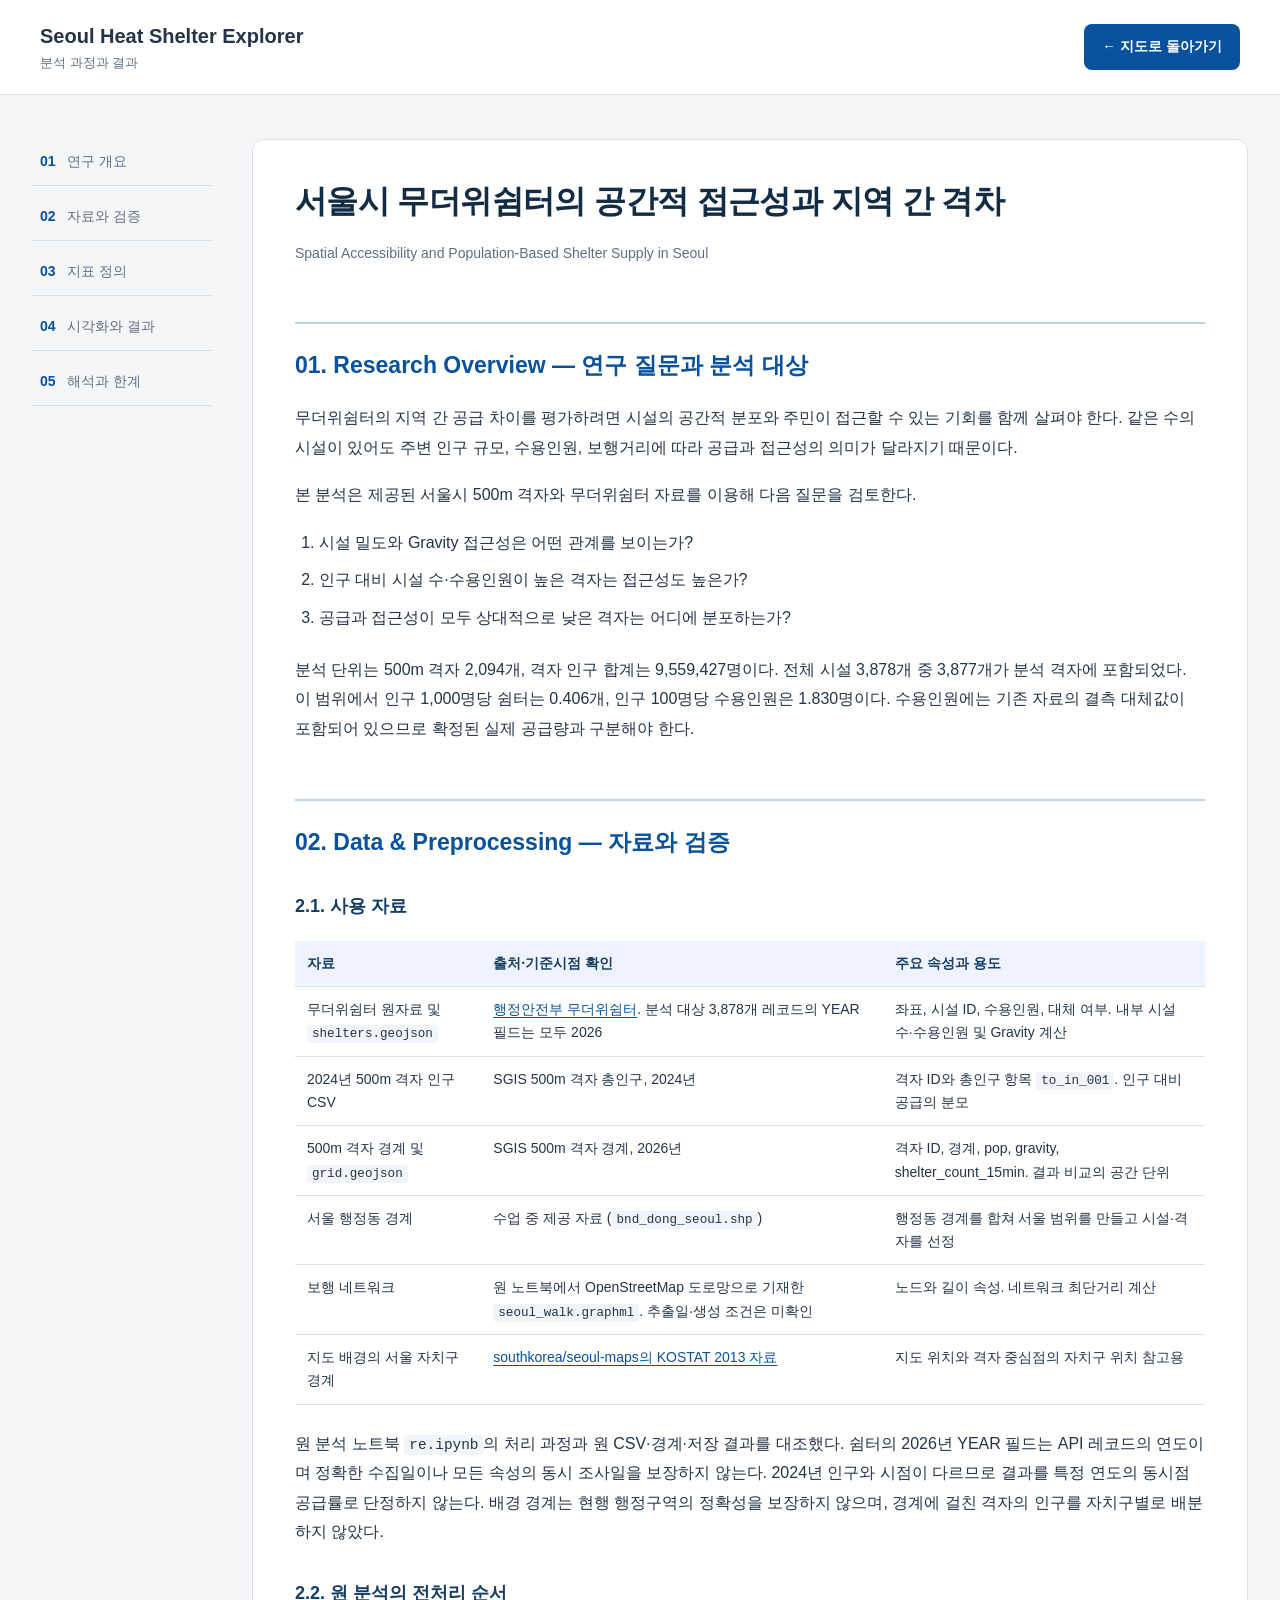
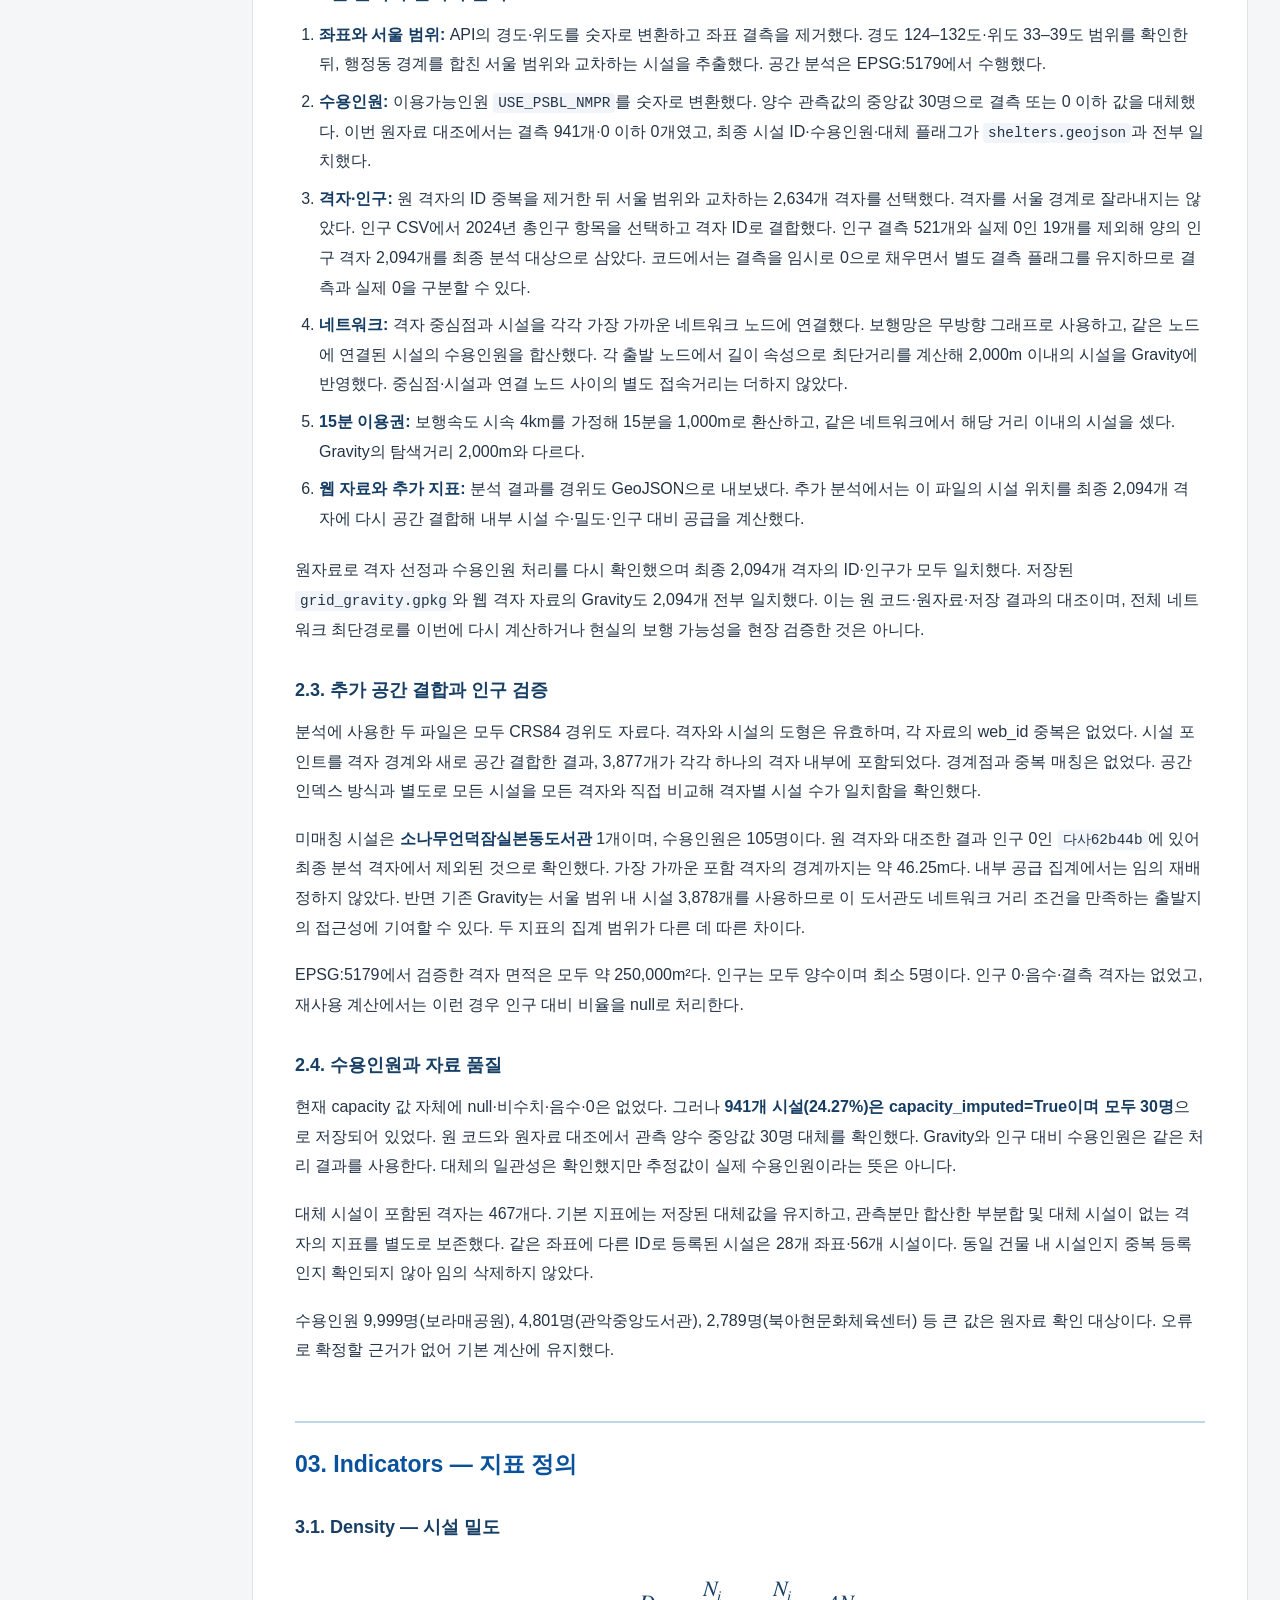
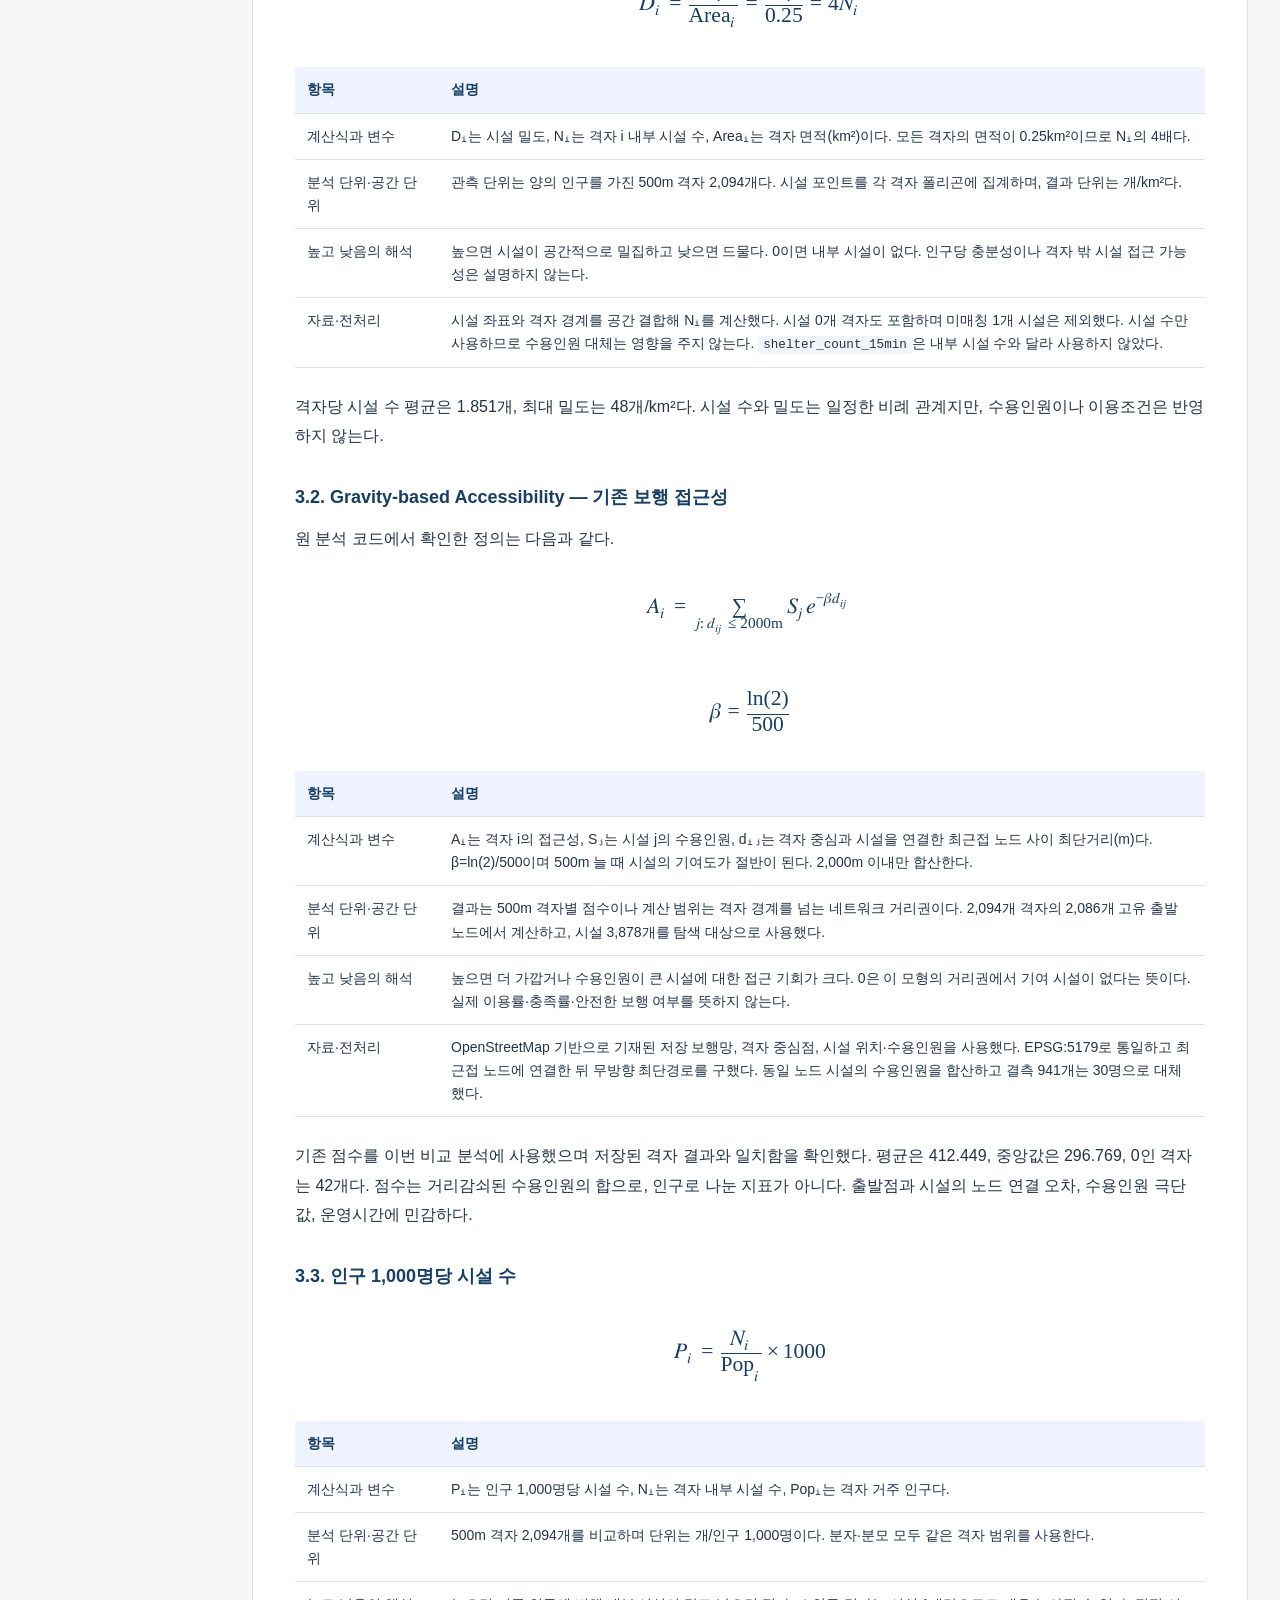
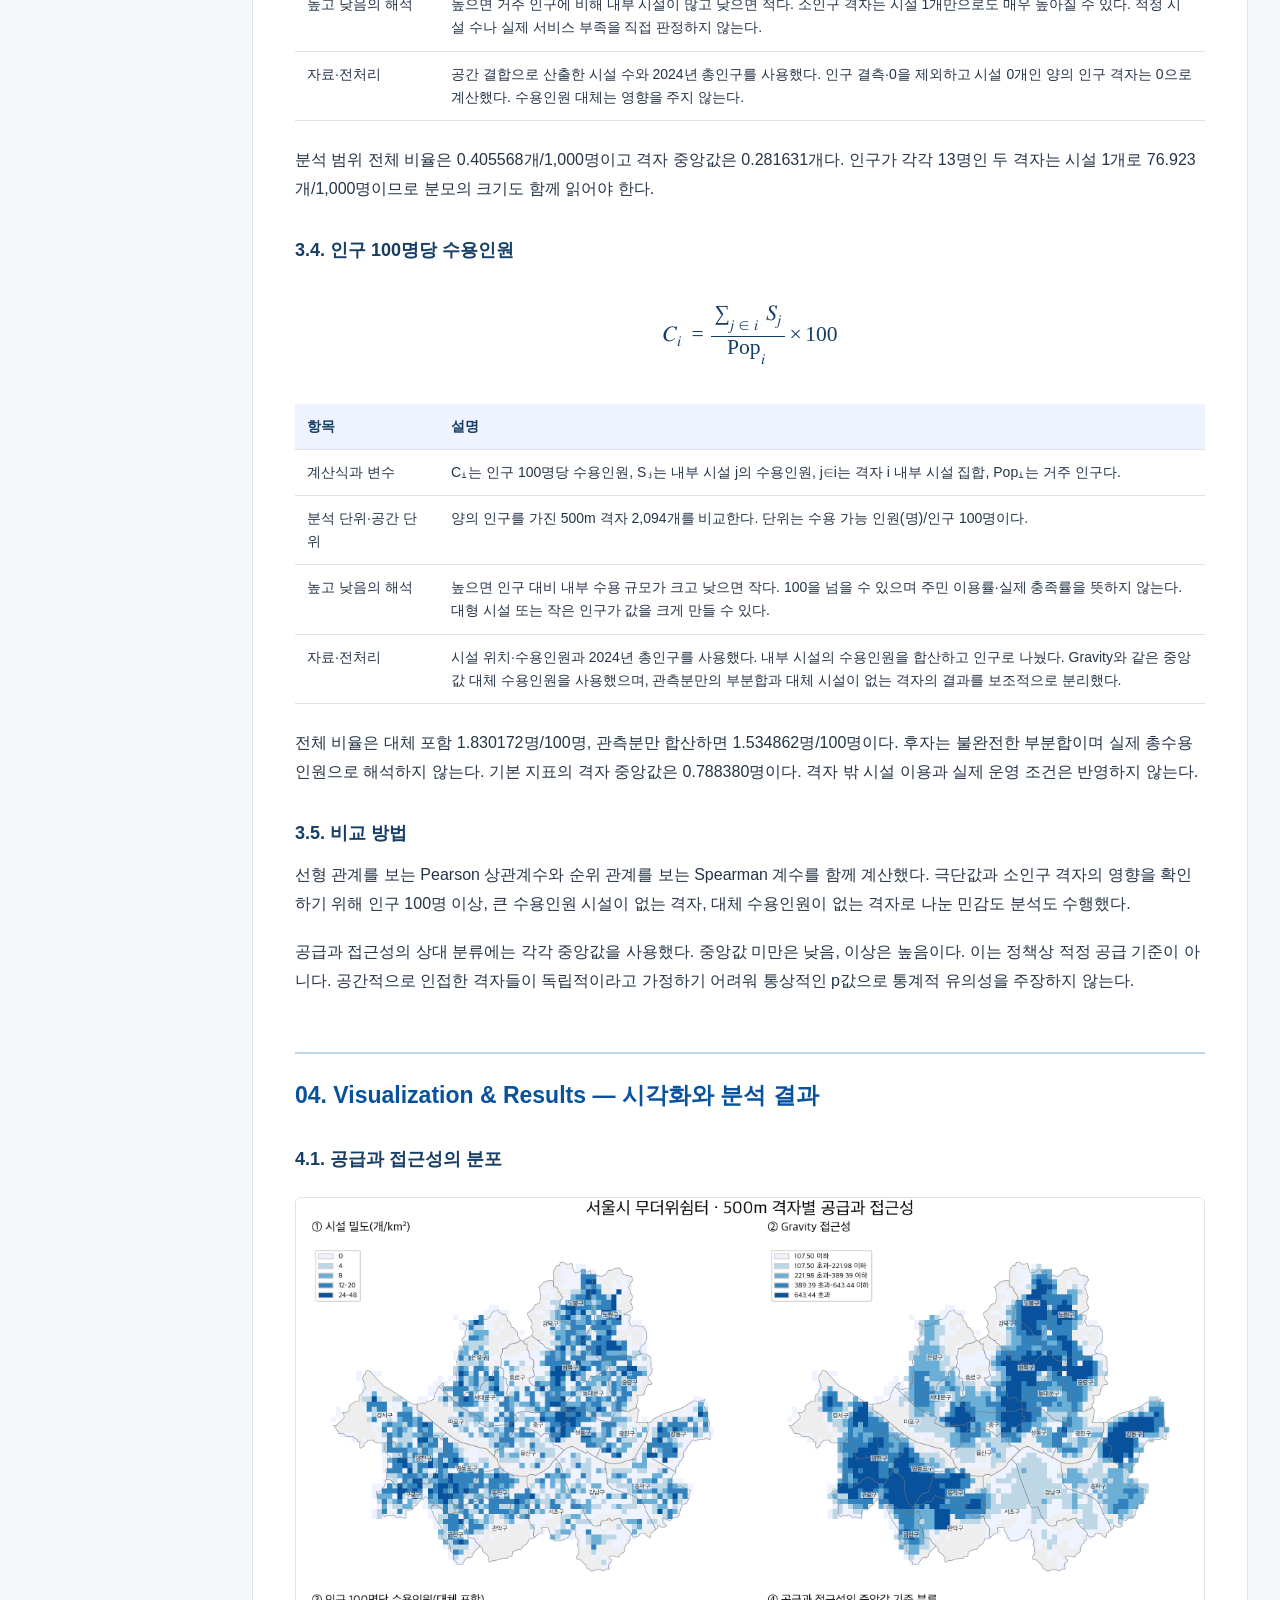
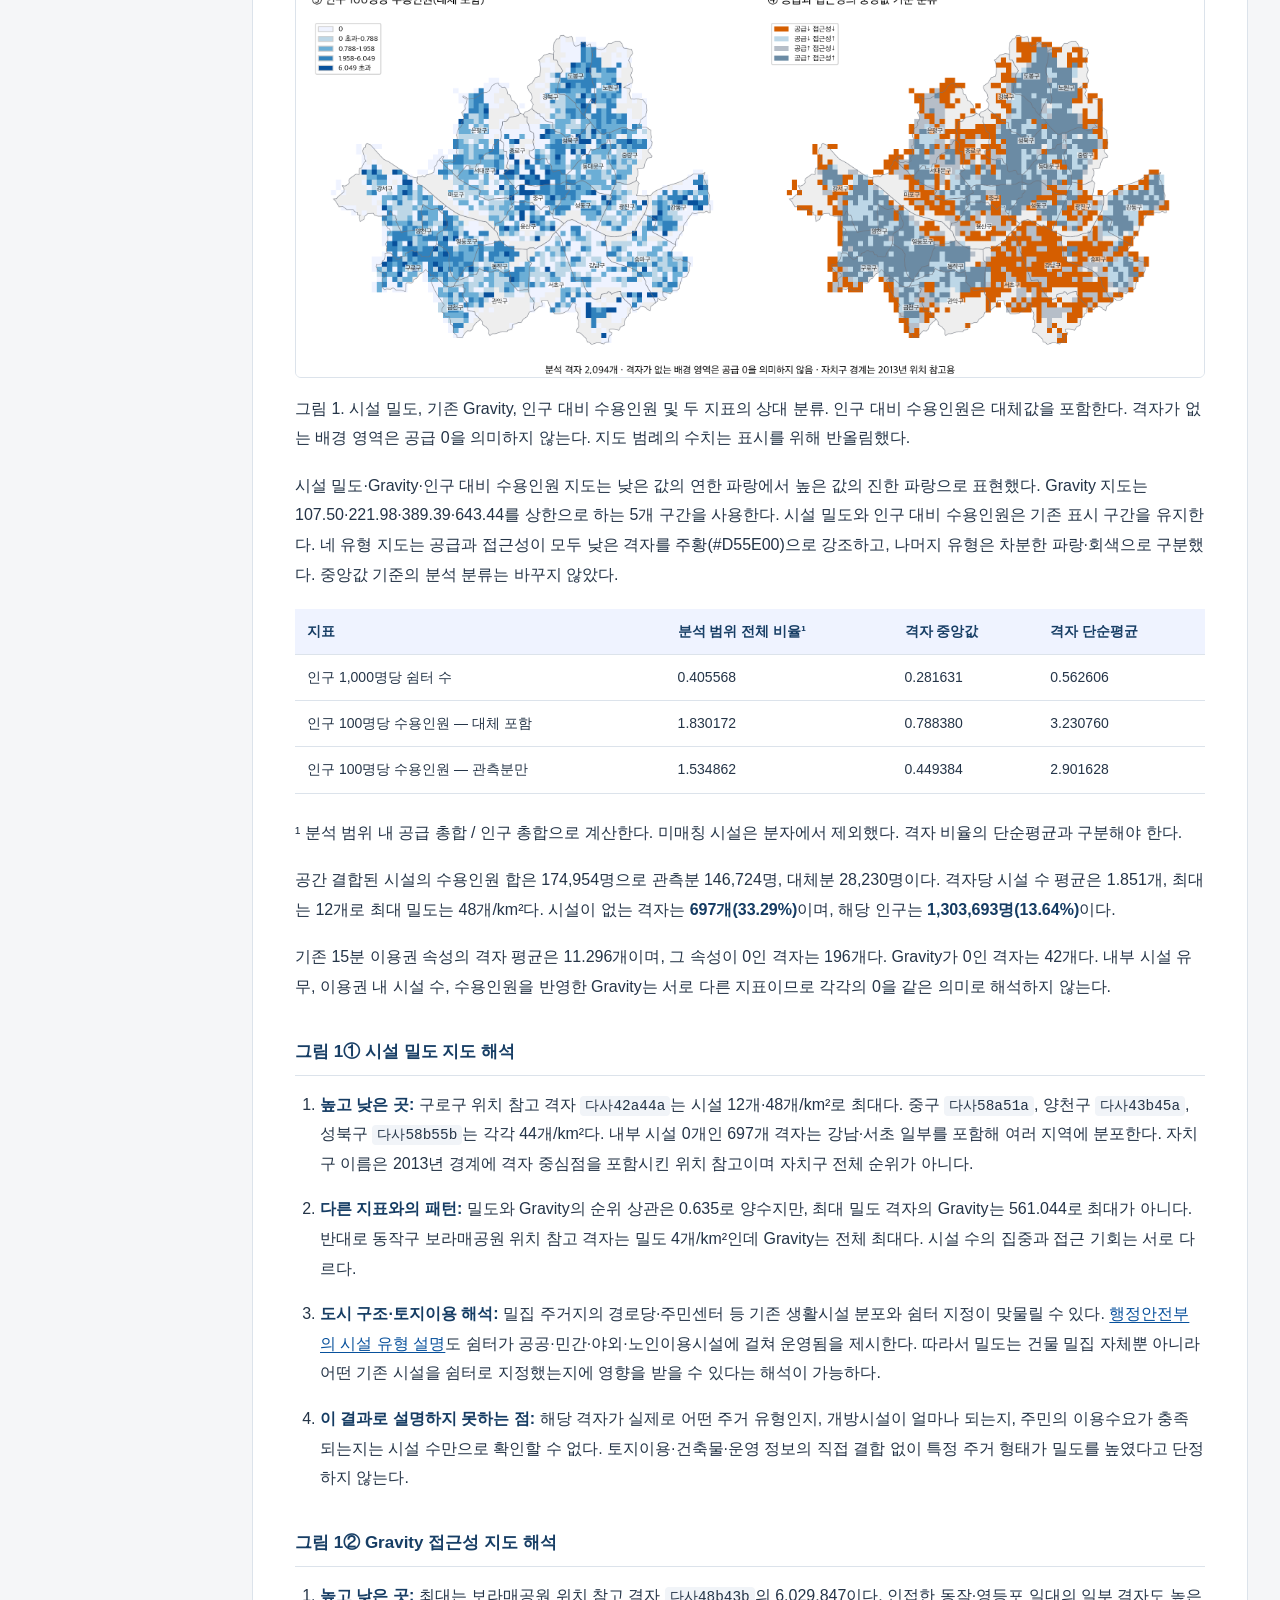
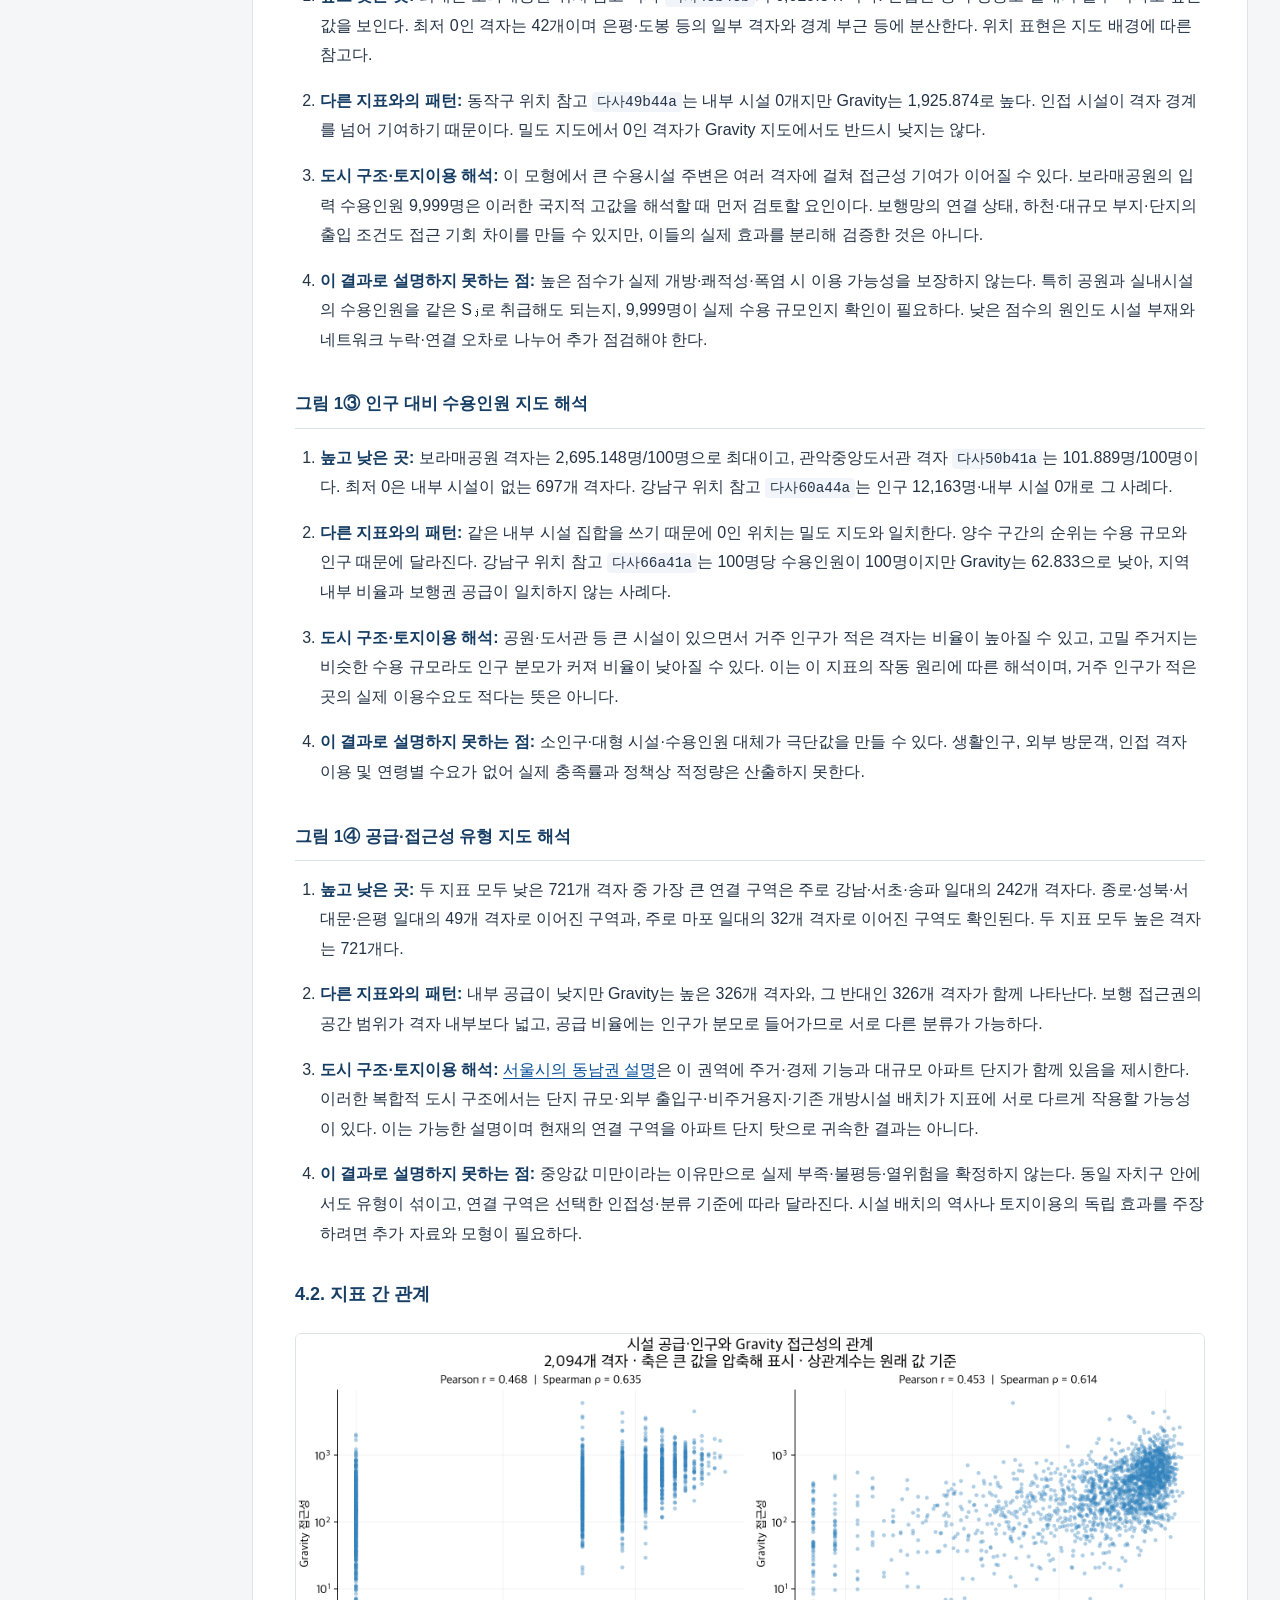
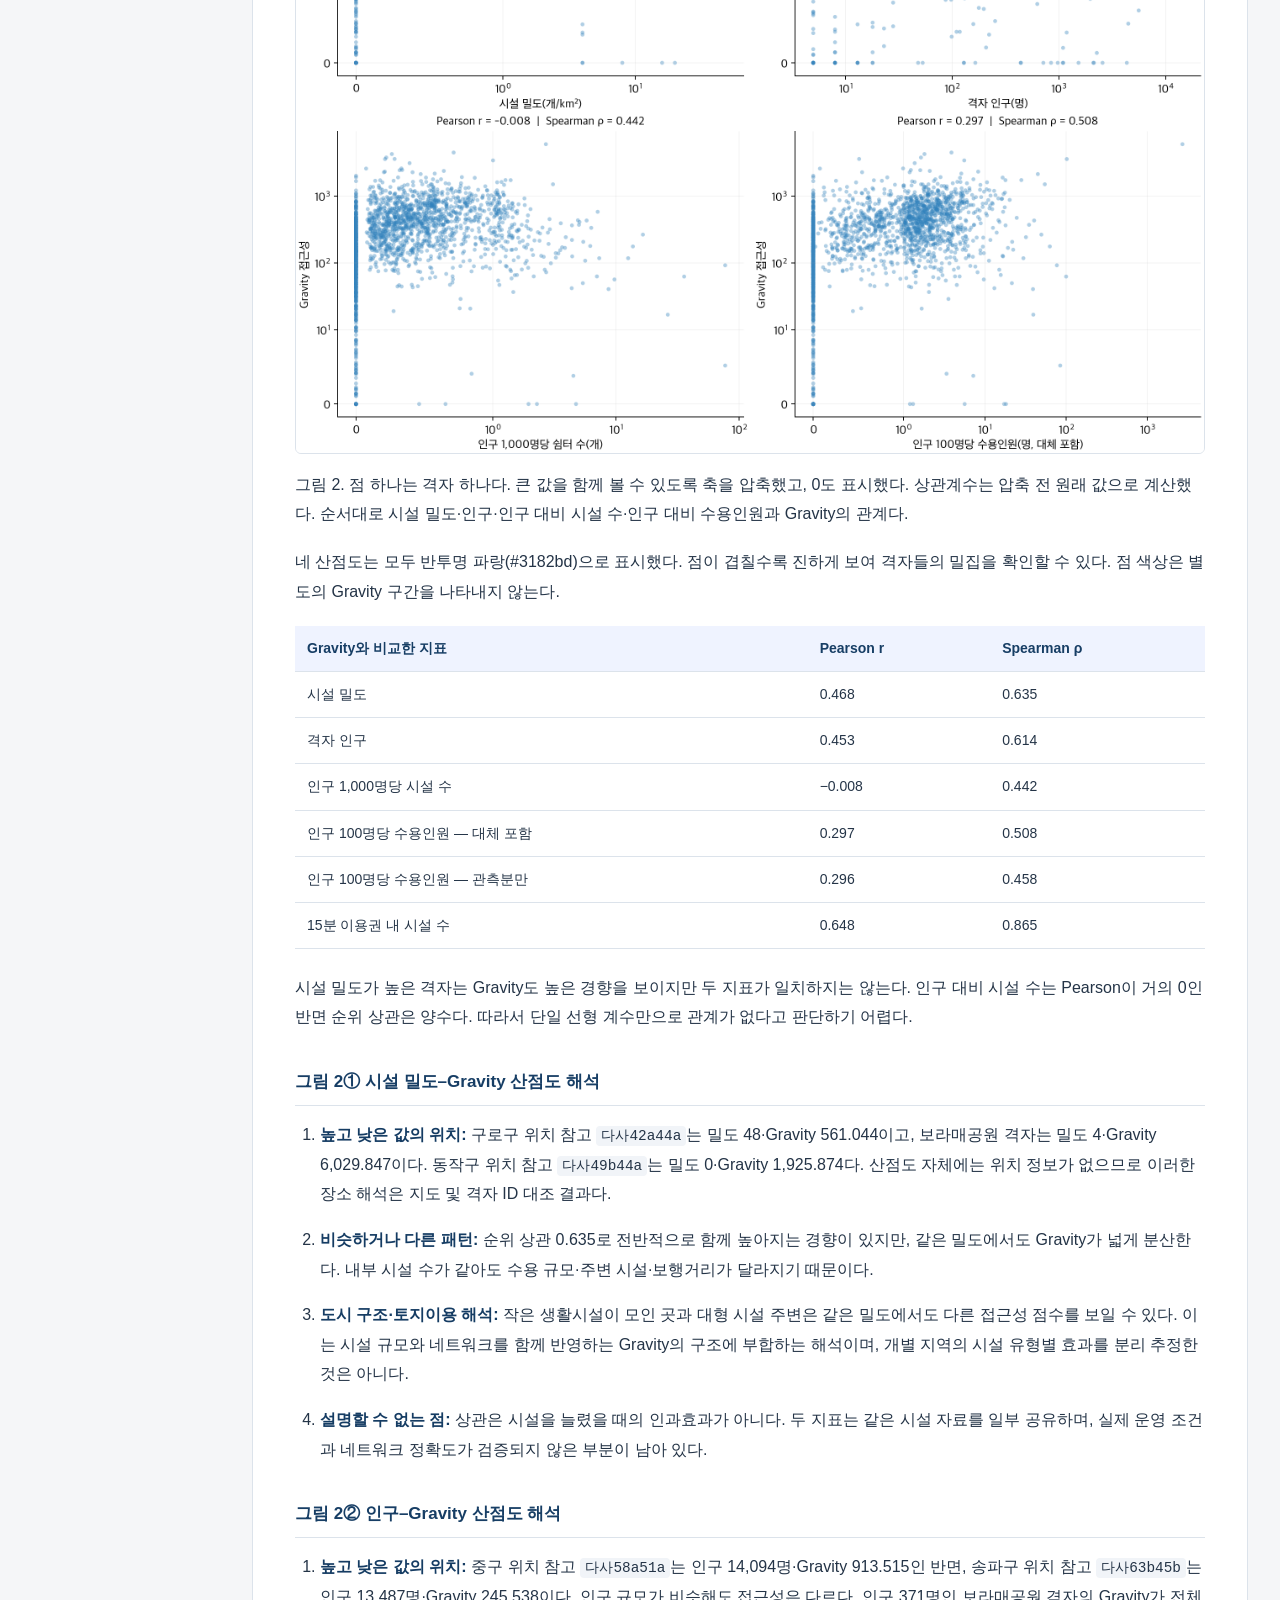
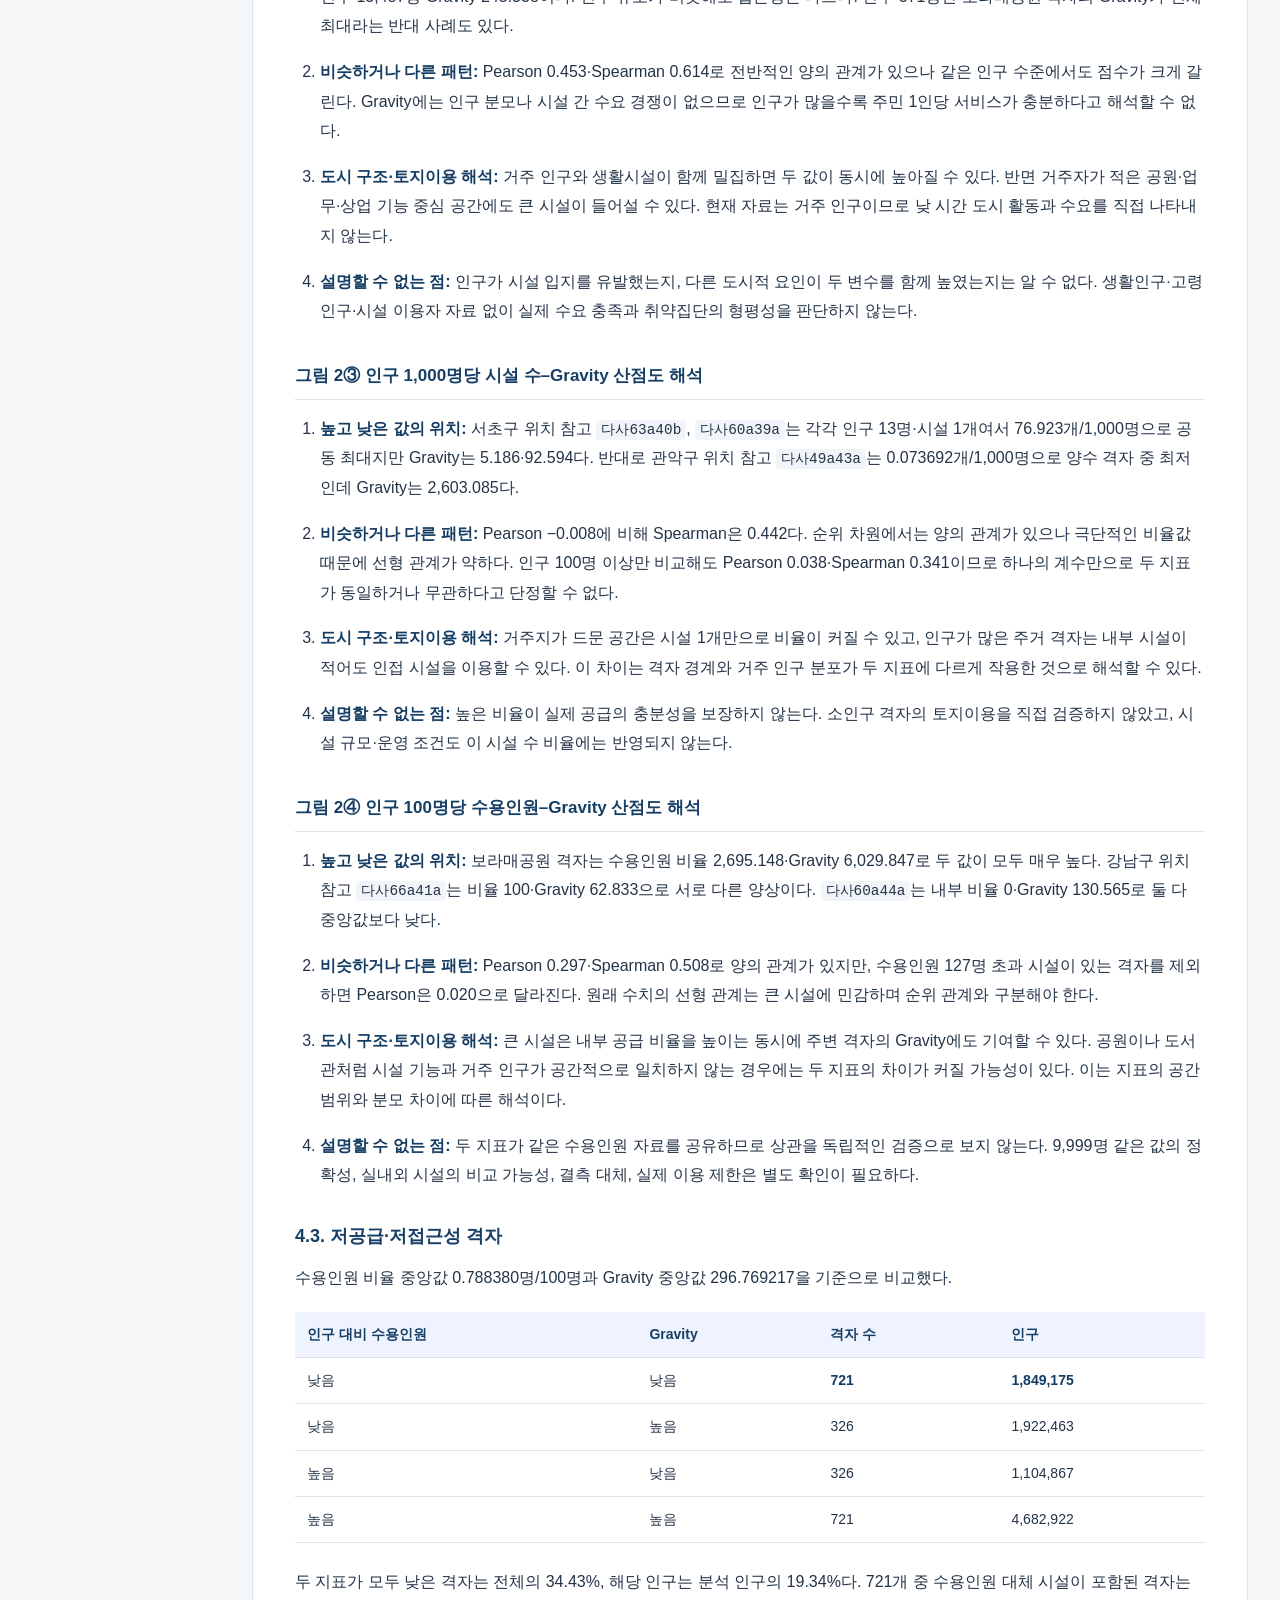
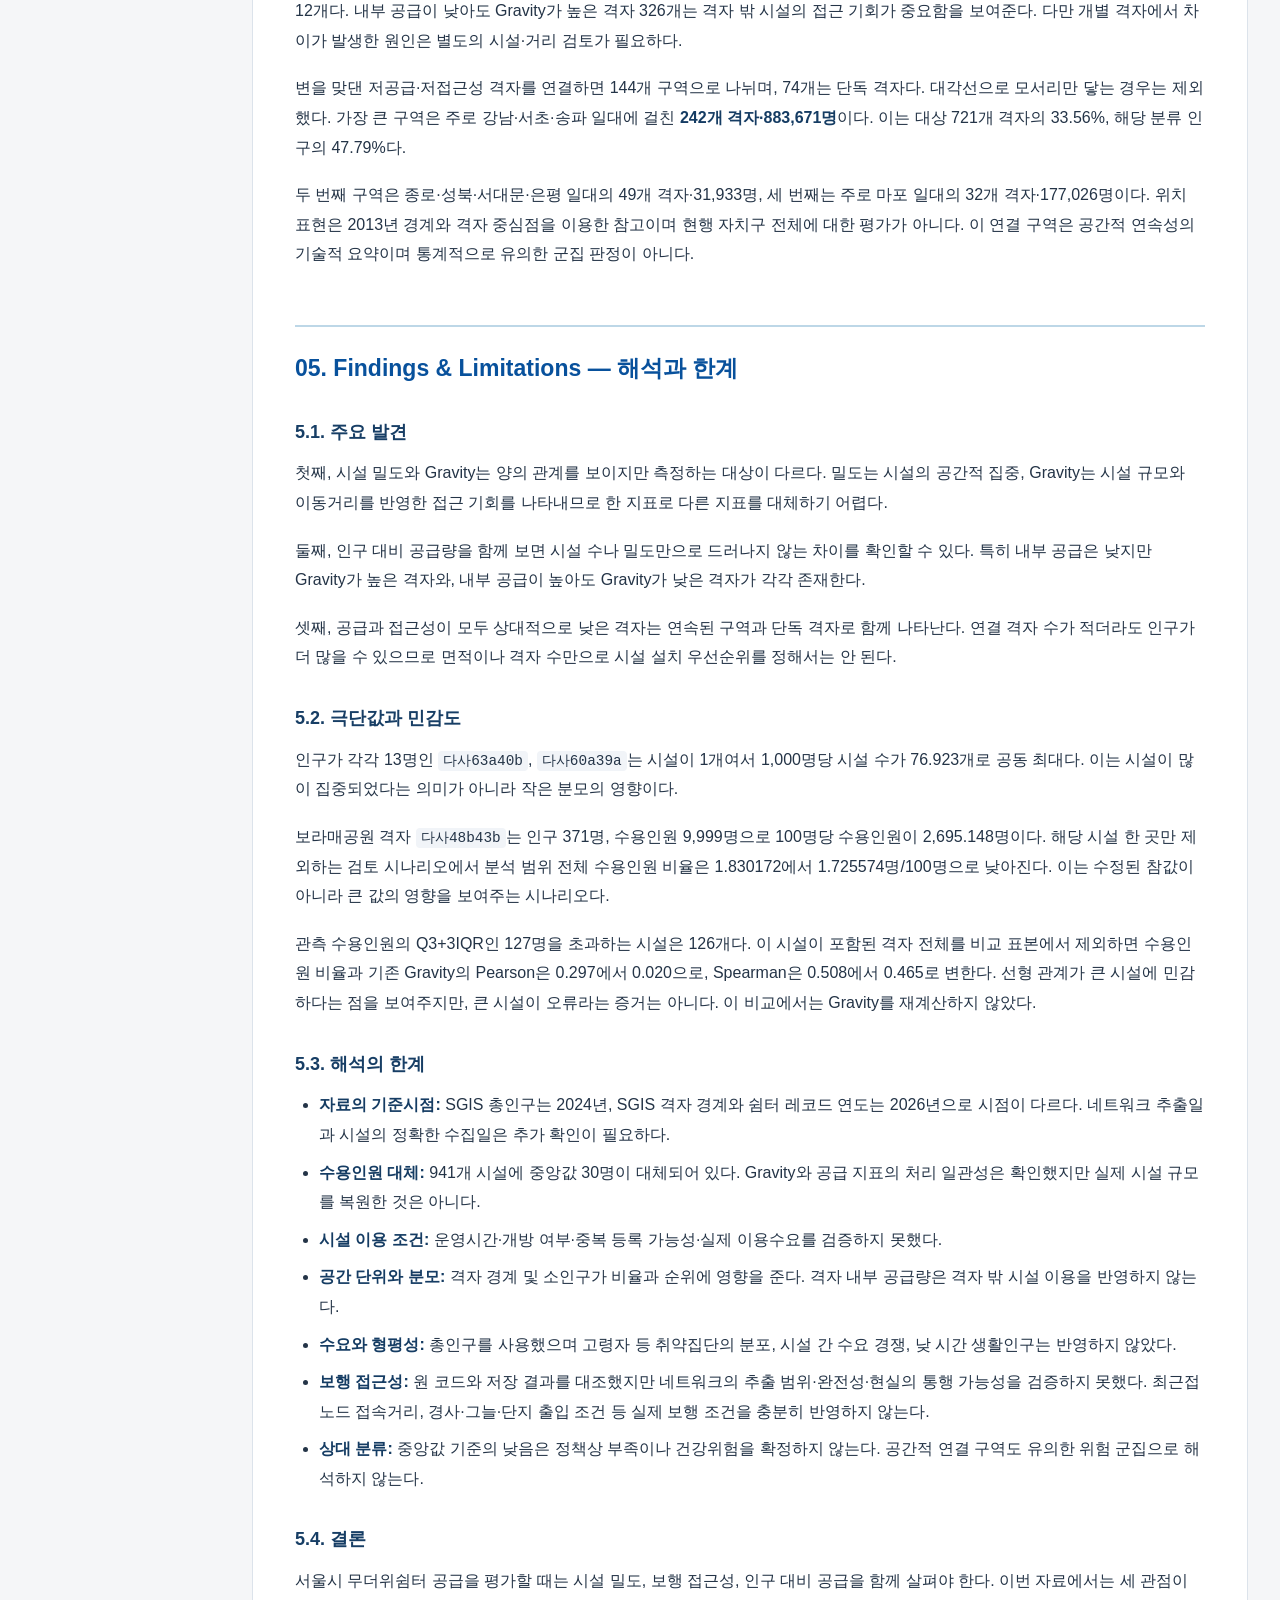
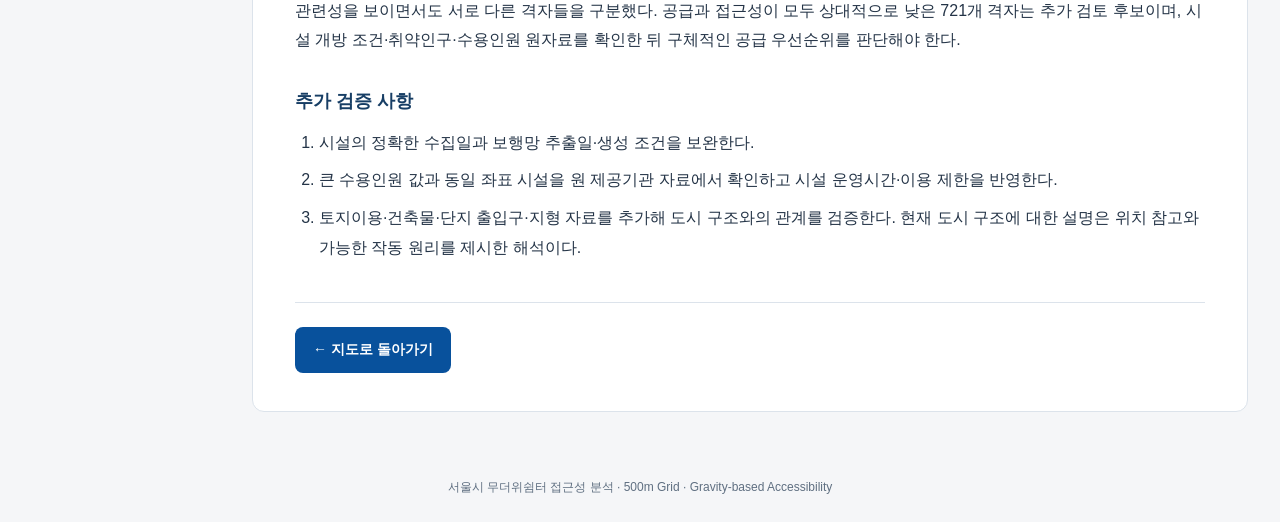
==== commit 6a3ff8de: "Correct dataset sources and remove report metadata" ====
--- a/report.html
+++ b/report.html
@@ -4,14 +4,13 @@
 <meta charset="UTF-8"><meta name="viewport" content="width=device-width, initial-scale=1.0">
 <title>분석 과정 | Seoul Heat Shelter Explorer</title>
 <meta name="description" content="서울시 500m 격자별 무더위쉼터의 공급과 접근성: 자료 검증, 지표 정의, 공간 분포와 분석 결과.">
-<link rel="stylesheet" href="report.css?v=ac37da4467">
+<link rel="stylesheet" href="report.css?v=c87467da43">
 </head>
 <body>
 <a class="skip-link" href="#report-content">본문으로 이동</a>
 <header class="report-header"><a class="brand" href="./index.html">Seoul Heat Shelter Explorer<span>분석 과정과 결과</span></a><a class="return-link" href="./index.html">← 지도로 돌아가기</a></header>
 <div class="report-layout"><nav class="report-nav" aria-label="보고서 목차"><a href="#section-1"><span>01</span> 연구 개요</a><a href="#section-2"><span>02</span> 자료와 검증</a><a href="#section-3"><span>03</span> 지표 정의</a><a href="#section-4"><span>04</span> 시각화와 결과</a><a href="#section-5"><span>05</span> 해석과 한계</a></nav><main id="report-content"><h1>서울시 무더위쉼터의 공간적 접근성과 지역 간 격차</h1>
-<p>Spatial Accessibility and Population-Based Shelter Supply in Seoul</p>
-<p>분석 결과 통합본 · 2026년 11월 1일 · 원 분석 코드와 저장 자료 대조 반영</p>
+<p class="report-subtitle">Spatial Accessibility and Population-Based Shelter Supply in Seoul</p>
 <h2 id="section-1">01. Research Overview — 연구 질문과 분석 대상</h2>
 <p>무더위쉼터의 지역 간 공급 차이를 평가하려면 시설의 공간적 분포와 주민이 접근할 수 있는 기회를 함께 살펴야 한다. 같은 수의 시설이 있어도 주변 인구 규모, 수용인원, 보행거리에 따라 공급과 접근성의 의미가 달라지기 때문이다.</p>
 <p>본 분석은 제공된 서울시 500m 격자와 무더위쉼터 자료를 이용해 다음 질문을 검토한다.</p>
@@ -19,7 +18,7 @@
 <p>분석 단위는 500m 격자 2,094개, 격자 인구 합계는 9,559,427명이다. 전체 시설 3,878개 중 3,877개가 분석 격자에 포함되었다. 이 범위에서 인구 1,000명당 쉼터는 0.406개, 인구 100명당 수용인원은 1.830명이다. 수용인원에는 기존 자료의 결측 대체값이 포함되어 있으므로 확정된 실제 공급량과 구분해야 한다.</p>
 <h2 id="section-2">02. Data &amp; Preprocessing — 자료와 검증</h2>
 <h3>2.1. 사용 자료</h3>
-<div class="table-wrap"><table><thead><tr><th scope="col">자료</th><th scope="col">출처·기준시점 확인</th><th scope="col">주요 속성과 용도</th></tr></thead><tbody><tr><td>무더위쉼터 원자료 및 <code>shelters.geojson</code></td><td><a href="https://safetydata.go.kr/disaster-data/view?dataSn=1338" target="_blank" rel="noopener noreferrer">행정안전부 무더위쉼터 API</a>. 원 코드의 호출 경로는 <code>DSSP-IF-10942</code>. 분석 대상 3,878개 레코드의 YEAR 필드는 모두 2026</td><td>좌표, 시설 ID, 수용인원, 대체 여부. 내부 시설 수·수용인원 및 Gravity 계산</td></tr><tr><td>2024년 500m 격자 인구 CSV</td><td>파일의 year 필드가 2024임을 확인. 원 제공기관·다운로드 주소는 미확인</td><td>격자 ID와 총인구 항목 <code>to_in_001</code>. 인구 대비 공급의 분모</td></tr><tr><td>원 500m 격자 경계 및 <code>grid.geojson</code></td><td>원 경계 파일은 <code>grid_다사_500M.shp</code>. 제공기관·경계 기준연도는 미확인</td><td>격자 ID, 경계, pop, gravity, shelter_count_15min. 결과 비교의 공간 단위</td></tr><tr><td>서울 행정동 경계</td><td>원 코드의 <code>bnd_dong_seoul.shp</code>. 제공기관·기준연도 미확인</td><td>행정동 경계를 합쳐 서울 범위를 만들고 시설·격자를 선정</td></tr><tr><td>보행 네트워크</td><td>원 노트북에서 OpenStreetMap 도로망으로 기재한 <code>seoul_walk.graphml</code>. 추출일·생성 조건은 미확인</td><td>노드와 길이 속성. 네트워크 최단거리 계산</td></tr><tr><td>지도 배경의 서울 자치구 경계</td><td><a href="https://github.com/southkorea/seoul-maps/tree/master/kostat/2013" target="_blank" rel="noopener noreferrer">southkorea/seoul-maps의 KOSTAT 2013 자료</a></td><td>지도 위치와 격자 중심점의 자치구 위치 참고용</td></tr></tbody></table></div>
+<div class="table-wrap"><table><thead><tr><th scope="col">자료</th><th scope="col">출처·기준시점 확인</th><th scope="col">주요 속성과 용도</th></tr></thead><tbody><tr><td>무더위쉼터 원자료 및 <code>shelters.geojson</code></td><td><a href="https://safetydata.go.kr/disaster-data/view?dataSn=1338" target="_blank" rel="noopener noreferrer">행정안전부 무더위쉼터</a>. 분석 대상 3,878개 레코드의 YEAR 필드는 모두 2026</td><td>좌표, 시설 ID, 수용인원, 대체 여부. 내부 시설 수·수용인원 및 Gravity 계산</td></tr><tr><td>2024년 500m 격자 인구 CSV</td><td>SGIS 500m 격자 총인구, 2024년</td><td>격자 ID와 총인구 항목 <code>to_in_001</code>. 인구 대비 공급의 분모</td></tr><tr><td>500m 격자 경계 및 <code>grid.geojson</code></td><td>SGIS 500m 격자 경계, 2026년</td><td>격자 ID, 경계, pop, gravity, shelter_count_15min. 결과 비교의 공간 단위</td></tr><tr><td>서울 행정동 경계</td><td>수업 중 제공 자료 (<code>bnd_dong_seoul.shp</code>)</td><td>행정동 경계를 합쳐 서울 범위를 만들고 시설·격자를 선정</td></tr><tr><td>보행 네트워크</td><td>원 노트북에서 OpenStreetMap 도로망으로 기재한 <code>seoul_walk.graphml</code>. 추출일·생성 조건은 미확인</td><td>노드와 길이 속성. 네트워크 최단거리 계산</td></tr><tr><td>지도 배경의 서울 자치구 경계</td><td><a href="https://github.com/southkorea/seoul-maps/tree/master/kostat/2013" target="_blank" rel="noopener noreferrer">southkorea/seoul-maps의 KOSTAT 2013 자료</a></td><td>지도 위치와 격자 중심점의 자치구 위치 참고용</td></tr></tbody></table></div>
 <p>원 분석 노트북 <code>re.ipynb</code>의 처리 과정과 원 CSV·경계·저장 결과를 대조했다. 쉼터의 2026년 YEAR 필드는 API 레코드의 연도이며 정확한 수집일이나 모든 속성의 동시 조사일을 보장하지 않는다. 2024년 인구와 시점이 다르므로 결과를 특정 연도의 동시점 공급률로 단정하지 않는다. 배경 경계는 현행 행정구역의 정확성을 보장하지 않으며, 경계에 걸친 격자의 인구를 자치구별로 배분하지 않았다.</p>
 <h3>2.2. 원 분석의 전처리 순서</h3>
 <ol><li><strong>좌표와 서울 범위:</strong> API의 경도·위도를 숫자로 변환하고 좌표 결측을 제거했다. 경도 124–132도·위도 33–39도 범위를 확인한 뒤, 행정동 경계를 합친 서울 범위와 교차하는 시설을 추출했다. 공간 분석은 EPSG:5179에서 수행했다.</li><li><strong>수용인원:</strong> 이용가능인원 <code>USE_PSBL_NMPR</code>를 숫자로 변환했다. 양수 관측값의 중앙값 30명으로 결측 또는 0 이하 값을 대체했다. 이번 원자료 대조에서는 결측 941개·0 이하 0개였고, 최종 시설 ID·수용인원·대체 플래그가 <code>shelters.geojson</code>과 전부 일치했다.</li><li><strong>격자·인구:</strong> 원 격자의 ID 중복을 제거한 뒤 서울 범위와 교차하는 2,634개 격자를 선택했다. 격자를 서울 경계로 잘라내지는 않았다. 인구 CSV에서 2024년 총인구 항목을 선택하고 격자 ID로 결합했다. 인구 결측 521개와 실제 0인 19개를 제외해 양의 인구 격자 2,094개를 최종 분석 대상으로 삼았다. 코드에서는 결측을 임시로 0으로 채우면서 별도 결측 플래그를 유지하므로 결측과 실제 0을 구분할 수 있다.</li><li><strong>네트워크:</strong> 격자 중심점과 시설을 각각 가장 가까운 네트워크 노드에 연결했다. 보행망은 무방향 그래프로 사용하고, 같은 노드에 연결된 시설의 수용인원을 합산했다. 각 출발 노드에서 길이 속성으로 최단거리를 계산해 2,000m 이내의 시설을 Gravity에 반영했다. 중심점·시설과 연결 노드 사이의 별도 접속거리는 더하지 않았다.</li><li><strong>15분 이용권:</strong> 보행속도 시속 4km를 가정해 15분을 1,000m로 환산하고, 같은 네트워크에서 해당 거리 이내의 시설을 셌다. Gravity의 탐색거리 2,000m와 다르다.</li><li><strong>웹 자료와 추가 지표:</strong> 분석 결과를 경위도 GeoJSON으로 내보냈다. 추가 분석에서는 이 파일의 시설 위치를 최종 2,094개 격자에 다시 공간 결합해 내부 시설 수·밀도·인구 대비 공급을 계산했다.</li></ol>
@@ -35,21 +34,21 @@
 <h2 id="section-3">03. Indicators — 지표 정의</h2>
 <h3>3.1. Density — 시설 밀도</h3>
 <div class="equation"><math xmlns="http://www.w3.org/1998/Math/MathML" display="block" aria-label="시설 밀도: 격자 내부 시설 수를 격자 면적으로 나눈 값"><mrow><msub><mi>D</mi><mi>i</mi></msub><mo>=</mo><mfrac><msub><mi>N</mi><mi>i</mi></msub><msub><mtext>Area</mtext><mi>i</mi></msub></mfrac><mo>=</mo><mfrac><msub><mi>N</mi><mi>i</mi></msub><mn>0.25</mn></mfrac><mo>=</mo><mn>4</mn><msub><mi>N</mi><mi>i</mi></msub></mrow></math></div>
-<div class="table-wrap"><table class="indicator-table"><thead><tr><th scope="col">항목</th><th scope="col">설명</th></tr></thead><tbody><tr><td>계산식과 변수</td><td>Dᵢ는 시설 밀도, Nᵢ는 격자 i 내부 시설 수, Areaᵢ는 격자 면적(km²)이다. 모든 격자의 면적이 0.25km²이므로 Nᵢ의 4배다.</td></tr><tr><td>분석 단위·공간 단위</td><td>관측 단위는 양의 인구를 가진 500m 격자 2,094개다. 시설 포인트를 각 격자 폴리곤에 집계하며, 결과 단위는 개/km²다.</td></tr><tr><td>해석</td><td>높으면 시설이 공간적으로 밀집하고 낮으면 드물다. 0이면 내부 시설이 없다. 인구당 충분성이나 격자 밖 시설 접근 가능성은 설명하지 않는다.</td></tr><tr><td>자료·전처리</td><td>시설 좌표와 격자 경계를 공간 결합해 Nᵢ를 계산했다. 시설 0개 격자도 포함하며 미매칭 1개 시설은 제외했다. 시설 수만 사용하므로 수용인원 대체는 영향을 주지 않는다. <code>shelter_count_15min</code>은 내부 시설 수와 달라 사용하지 않았다.</td></tr></tbody></table></div>
+<div class="table-wrap"><table class="indicator-table"><thead><tr><th scope="col">항목</th><th scope="col">설명</th></tr></thead><tbody><tr><td>계산식과 변수</td><td>Dᵢ는 시설 밀도, Nᵢ는 격자 i 내부 시설 수, Areaᵢ는 격자 면적(km²)이다. 모든 격자의 면적이 0.25km²이므로 Nᵢ의 4배다.</td></tr><tr><td>분석 단위·공간 단위</td><td>관측 단위는 양의 인구를 가진 500m 격자 2,094개다. 시설 포인트를 각 격자 폴리곤에 집계하며, 결과 단위는 개/km²다.</td></tr><tr><td>높고 낮음의 해석</td><td>높으면 시설이 공간적으로 밀집하고 낮으면 드물다. 0이면 내부 시설이 없다. 인구당 충분성이나 격자 밖 시설 접근 가능성은 설명하지 않는다.</td></tr><tr><td>자료·전처리</td><td>시설 좌표와 격자 경계를 공간 결합해 Nᵢ를 계산했다. 시설 0개 격자도 포함하며 미매칭 1개 시설은 제외했다. 시설 수만 사용하므로 수용인원 대체는 영향을 주지 않는다. <code>shelter_count_15min</code>은 내부 시설 수와 달라 사용하지 않았다.</td></tr></tbody></table></div>
 <p>격자당 시설 수 평균은 1.851개, 최대 밀도는 48개/km²다. 시설 수와 밀도는 일정한 비례 관계지만, 수용인원이나 이용조건은 반영하지 않는다.</p>
 <h3>3.2. Gravity-based Accessibility — 기존 보행 접근성</h3>
 <p>원 분석 코드에서 확인한 정의는 다음과 같다.</p>
 <div class="equation"><math xmlns="http://www.w3.org/1998/Math/MathML" display="block" aria-label="보행 접근성: 2,000미터 이내 시설 수용인원에 거리 감쇠를 적용한 합"><mrow><msub><mi>A</mi><mi>i</mi></msub><mo>=</mo><munder><mo>∑</mo><mrow><mi>j</mi><mo>:</mo><msub><mi>d</mi><mrow><mi>i</mi><mi>j</mi></mrow></msub><mo>≤</mo><mn>2000</mn><mtext>m</mtext></mrow></munder><msub><mi>S</mi><mi>j</mi></msub><msup><mi>e</mi><mrow><mo>−</mo><mi>β</mi><msub><mi>d</mi><mrow><mi>i</mi><mi>j</mi></mrow></msub></mrow></msup></mrow></math></div>
 <div class="equation"><math xmlns="http://www.w3.org/1998/Math/MathML" display="block" aria-label="거리 감쇠계수 베타: 자연로그 2를 500으로 나눈 값"><mrow><mi>β</mi><mo>=</mo><mfrac><mrow><mi mathvariant="normal">ln</mi><mo>(</mo><mn>2</mn><mo>)</mo></mrow><mn>500</mn></mfrac></mrow></math></div>
-<div class="table-wrap"><table class="indicator-table"><thead><tr><th scope="col">항목</th><th scope="col">설명</th></tr></thead><tbody><tr><td>계산식과 변수</td><td>Aᵢ는 격자 i의 접근성, Sⱼ는 시설 j의 수용인원, dᵢⱼ는 격자 중심과 시설을 연결한 최근접 노드 사이 최단거리(m)다. β=ln(2)/500이며 500m 늘 때 시설의 기여도가 절반이 된다. 2,000m 이내만 합산한다.</td></tr><tr><td>분석 단위·공간 단위</td><td>결과는 500m 격자별 점수이나 계산 범위는 격자 경계를 넘는 네트워크 거리권이다. 2,094개 격자의 2,086개 고유 출발 노드에서 계산하고, 시설 3,878개를 탐색 대상으로 사용했다.</td></tr><tr><td>해석</td><td>높으면 더 가깝거나 수용인원이 큰 시설에 대한 접근 기회가 크다. 0은 이 모형의 거리권에서 기여 시설이 없다는 뜻이다. 실제 이용률·충족률·안전한 보행 여부를 뜻하지 않는다.</td></tr><tr><td>자료·전처리</td><td>OpenStreetMap 기반으로 기재된 저장 보행망, 격자 중심점, 시설 위치·수용인원을 사용했다. EPSG:5179로 통일하고 최근접 노드에 연결한 뒤 무방향 최단경로를 구했다. 동일 노드 시설의 수용인원을 합산하고 결측 941개는 30명으로 대체했다.</td></tr></tbody></table></div>
+<div class="table-wrap"><table class="indicator-table"><thead><tr><th scope="col">항목</th><th scope="col">설명</th></tr></thead><tbody><tr><td>계산식과 변수</td><td>Aᵢ는 격자 i의 접근성, Sⱼ는 시설 j의 수용인원, dᵢⱼ는 격자 중심과 시설을 연결한 최근접 노드 사이 최단거리(m)다. β=ln(2)/500이며 500m 늘 때 시설의 기여도가 절반이 된다. 2,000m 이내만 합산한다.</td></tr><tr><td>분석 단위·공간 단위</td><td>결과는 500m 격자별 점수이나 계산 범위는 격자 경계를 넘는 네트워크 거리권이다. 2,094개 격자의 2,086개 고유 출발 노드에서 계산하고, 시설 3,878개를 탐색 대상으로 사용했다.</td></tr><tr><td>높고 낮음의 해석</td><td>높으면 더 가깝거나 수용인원이 큰 시설에 대한 접근 기회가 크다. 0은 이 모형의 거리권에서 기여 시설이 없다는 뜻이다. 실제 이용률·충족률·안전한 보행 여부를 뜻하지 않는다.</td></tr><tr><td>자료·전처리</td><td>OpenStreetMap 기반으로 기재된 저장 보행망, 격자 중심점, 시설 위치·수용인원을 사용했다. EPSG:5179로 통일하고 최근접 노드에 연결한 뒤 무방향 최단경로를 구했다. 동일 노드 시설의 수용인원을 합산하고 결측 941개는 30명으로 대체했다.</td></tr></tbody></table></div>
 <p>기존 점수를 이번 비교 분석에 사용했으며 저장된 격자 결과와 일치함을 확인했다. 평균은 412.449, 중앙값은 296.769, 0인 격자는 42개다. 점수는 거리감쇠된 수용인원의 합으로, 인구로 나눈 지표가 아니다. 출발점과 시설의 노드 연결 오차, 수용인원 극단값, 운영시간에 민감하다.</p>
 <h3>3.3. 인구 1,000명당 시설 수</h3>
 <div class="equation"><math xmlns="http://www.w3.org/1998/Math/MathML" display="block" aria-label="인구 1,000명당 시설 수"><mrow><msub><mi>P</mi><mi>i</mi></msub><mo>=</mo><mfrac><msub><mi>N</mi><mi>i</mi></msub><msub><mtext>Pop</mtext><mi>i</mi></msub></mfrac><mo>×</mo><mn>1000</mn></mrow></math></div>
-<div class="table-wrap"><table class="indicator-table"><thead><tr><th scope="col">항목</th><th scope="col">설명</th></tr></thead><tbody><tr><td>계산식과 변수</td><td>Pᵢ는 인구 1,000명당 시설 수, Nᵢ는 격자 내부 시설 수, Popᵢ는 격자 거주 인구다.</td></tr><tr><td>분석 단위·공간 단위</td><td>500m 격자 2,094개를 비교하며 단위는 개/인구 1,000명이다. 분자·분모 모두 같은 격자 범위를 사용한다.</td></tr><tr><td>해석</td><td>높으면 거주 인구에 비해 내부 시설이 많고 낮으면 적다. 소인구 격자는 시설 1개만으로도 매우 높아질 수 있다. 적정 시설 수나 실제 서비스 부족을 직접 판정하지 않는다.</td></tr><tr><td>자료·전처리</td><td>공간 결합으로 산출한 시설 수와 2024년 총인구를 사용했다. 인구 결측·0을 제외하고 시설 0개인 양의 인구 격자는 0으로 계산했다. 수용인원 대체는 영향을 주지 않는다.</td></tr></tbody></table></div>
+<div class="table-wrap"><table class="indicator-table"><thead><tr><th scope="col">항목</th><th scope="col">설명</th></tr></thead><tbody><tr><td>계산식과 변수</td><td>Pᵢ는 인구 1,000명당 시설 수, Nᵢ는 격자 내부 시설 수, Popᵢ는 격자 거주 인구다.</td></tr><tr><td>분석 단위·공간 단위</td><td>500m 격자 2,094개를 비교하며 단위는 개/인구 1,000명이다. 분자·분모 모두 같은 격자 범위를 사용한다.</td></tr><tr><td>높고 낮음의 해석</td><td>높으면 거주 인구에 비해 내부 시설이 많고 낮으면 적다. 소인구 격자는 시설 1개만으로도 매우 높아질 수 있다. 적정 시설 수나 실제 서비스 부족을 직접 판정하지 않는다.</td></tr><tr><td>자료·전처리</td><td>공간 결합으로 산출한 시설 수와 2024년 총인구를 사용했다. 인구 결측·0을 제외하고 시설 0개인 양의 인구 격자는 0으로 계산했다. 수용인원 대체는 영향을 주지 않는다.</td></tr></tbody></table></div>
 <p>분석 범위 전체 비율은 0.405568개/1,000명이고 격자 중앙값은 0.281631개다. 인구가 각각 13명인 두 격자는 시설 1개로 76.923개/1,000명이므로 분모의 크기도 함께 읽어야 한다.</p>
 <h3>3.4. 인구 100명당 수용인원</h3>
 <div class="equation"><math xmlns="http://www.w3.org/1998/Math/MathML" display="block" aria-label="인구 100명당 수용인원"><mrow><msub><mi>C</mi><mi>i</mi></msub><mo>=</mo><mfrac><mrow><munder><mo>∑</mo><mrow><mi>j</mi><mo>∈</mo><mi>i</mi></mrow></munder><msub><mi>S</mi><mi>j</mi></msub></mrow><msub><mtext>Pop</mtext><mi>i</mi></msub></mfrac><mo>×</mo><mn>100</mn></mrow></math></div>
-<div class="table-wrap"><table class="indicator-table"><thead><tr><th scope="col">항목</th><th scope="col">설명</th></tr></thead><tbody><tr><td>계산식과 변수</td><td>Cᵢ는 인구 100명당 수용인원, Sⱼ는 내부 시설 j의 수용인원, j∈i는 격자 i 내부 시설 집합, Popᵢ는 거주 인구다.</td></tr><tr><td>분석 단위·공간 단위</td><td>양의 인구를 가진 500m 격자 2,094개를 비교한다. 단위는 수용 가능 인원(명)/인구 100명이다.</td></tr><tr><td>해석</td><td>높으면 인구 대비 내부 수용 규모가 크고 낮으면 작다. 100을 넘을 수 있으며 주민 이용률·실제 충족률을 뜻하지 않는다. 대형 시설 또는 작은 인구가 값을 크게 만들 수 있다.</td></tr><tr><td>자료·전처리</td><td>시설 위치·수용인원과 2024년 총인구를 사용했다. 내부 시설의 수용인원을 합산하고 인구로 나눴다. Gravity와 같은 중앙값 대체 수용인원을 사용했으며, 관측분만의 부분합과 대체 시설이 없는 격자의 결과를 보조적으로 분리했다.</td></tr></tbody></table></div>
+<div class="table-wrap"><table class="indicator-table"><thead><tr><th scope="col">항목</th><th scope="col">설명</th></tr></thead><tbody><tr><td>계산식과 변수</td><td>Cᵢ는 인구 100명당 수용인원, Sⱼ는 내부 시설 j의 수용인원, j∈i는 격자 i 내부 시설 집합, Popᵢ는 거주 인구다.</td></tr><tr><td>분석 단위·공간 단위</td><td>양의 인구를 가진 500m 격자 2,094개를 비교한다. 단위는 수용 가능 인원(명)/인구 100명이다.</td></tr><tr><td>높고 낮음의 해석</td><td>높으면 인구 대비 내부 수용 규모가 크고 낮으면 작다. 100을 넘을 수 있으며 주민 이용률·실제 충족률을 뜻하지 않는다. 대형 시설 또는 작은 인구가 값을 크게 만들 수 있다.</td></tr><tr><td>자료·전처리</td><td>시설 위치·수용인원과 2024년 총인구를 사용했다. 내부 시설의 수용인원을 합산하고 인구로 나눴다. Gravity와 같은 중앙값 대체 수용인원을 사용했으며, 관측분만의 부분합과 대체 시설이 없는 격자의 결과를 보조적으로 분리했다.</td></tr></tbody></table></div>
 <p>전체 비율은 대체 포함 1.830172명/100명, 관측분만 합산하면 1.534862명/100명이다. 후자는 불완전한 부분합이며 실제 총수용인원으로 해석하지 않는다. 기본 지표의 격자 중앙값은 0.788380명이다. 격자 밖 시설 이용과 실제 운영 조건은 반영하지 않는다.</p>
 <h3>3.5. 비교 방법</h3>
 <p>선형 관계를 보는 Pearson 상관계수와 순위 관계를 보는 Spearman 계수를 함께 계산했다. 극단값과 소인구 격자의 영향을 확인하기 위해 인구 100명 이상, 큰 수용인원 시설이 없는 격자, 대체 수용인원이 없는 격자로 나눈 민감도 분석도 수행했다.</p>
@@ -101,10 +100,10 @@
 <p>보라매공원 격자 <code>다사48b43b</code>는 인구 371명, 수용인원 9,999명으로 100명당 수용인원이 2,695.148명이다. 해당 시설 한 곳만 제외하는 검토 시나리오에서 분석 범위 전체 수용인원 비율은 1.830172에서 1.725574명/100명으로 낮아진다. 이는 수정된 참값이 아니라 큰 값의 영향을 보여주는 시나리오다.</p>
 <p>관측 수용인원의 Q3+3IQR인 127명을 초과하는 시설은 126개다. 이 시설이 포함된 격자 전체를 비교 표본에서 제외하면 수용인원 비율과 기존 Gravity의 Pearson은 0.297에서 0.020으로, Spearman은 0.508에서 0.465로 변한다. 선형 관계가 큰 시설에 민감하다는 점을 보여주지만, 큰 시설이 오류라는 증거는 아니다. 이 비교에서는 Gravity를 재계산하지 않았다.</p>
 <h3>5.3. 해석의 한계</h3>
-<ul><li><strong>자료의 기준시점:</strong> 인구는 2024년, 쉼터 레코드 연도는 2026년으로 시점이 다르다. 인구·원 경계의 제공기관, 네트워크 추출일, 시설의 정확한 수집일은 추가 확인이 필요하다.</li><li><strong>수용인원 대체:</strong> 941개 시설에 중앙값 30명이 대체되어 있다. Gravity와 공급 지표의 처리 일관성은 확인했지만 실제 시설 규모를 복원한 것은 아니다.</li><li><strong>시설 이용 조건:</strong> 운영시간·개방 여부·중복 등록 가능성·실제 이용수요를 검증하지 못했다.</li><li><strong>공간 단위와 분모:</strong> 격자 경계 및 소인구가 비율과 순위에 영향을 준다. 격자 내부 공급량은 격자 밖 시설 이용을 반영하지 않는다.</li><li><strong>수요와 형평성:</strong> 총인구를 사용했으며 고령자 등 취약집단의 분포, 시설 간 수요 경쟁, 낮 시간 생활인구는 반영하지 않았다.</li><li><strong>보행 접근성:</strong> 원 코드와 저장 결과를 대조했지만 네트워크의 추출 범위·완전성·현실의 통행 가능성을 검증하지 못했다. 최근접 노드 접속거리, 경사·그늘·단지 출입 조건 등 실제 보행 조건을 충분히 반영하지 않는다.</li><li><strong>상대 분류:</strong> 중앙값 기준의 낮음은 정책상 부족이나 건강위험을 확정하지 않는다. 공간적 연결 구역도 유의한 위험 군집으로 해석하지 않는다.</li></ul>
+<ul><li><strong>자료의 기준시점:</strong> SGIS 총인구는 2024년, SGIS 격자 경계와 쉼터 레코드 연도는 2026년으로 시점이 다르다. 네트워크 추출일과 시설의 정확한 수집일은 추가 확인이 필요하다.</li><li><strong>수용인원 대체:</strong> 941개 시설에 중앙값 30명이 대체되어 있다. Gravity와 공급 지표의 처리 일관성은 확인했지만 실제 시설 규모를 복원한 것은 아니다.</li><li><strong>시설 이용 조건:</strong> 운영시간·개방 여부·중복 등록 가능성·실제 이용수요를 검증하지 못했다.</li><li><strong>공간 단위와 분모:</strong> 격자 경계 및 소인구가 비율과 순위에 영향을 준다. 격자 내부 공급량은 격자 밖 시설 이용을 반영하지 않는다.</li><li><strong>수요와 형평성:</strong> 총인구를 사용했으며 고령자 등 취약집단의 분포, 시설 간 수요 경쟁, 낮 시간 생활인구는 반영하지 않았다.</li><li><strong>보행 접근성:</strong> 원 코드와 저장 결과를 대조했지만 네트워크의 추출 범위·완전성·현실의 통행 가능성을 검증하지 못했다. 최근접 노드 접속거리, 경사·그늘·단지 출입 조건 등 실제 보행 조건을 충분히 반영하지 않는다.</li><li><strong>상대 분류:</strong> 중앙값 기준의 낮음은 정책상 부족이나 건강위험을 확정하지 않는다. 공간적 연결 구역도 유의한 위험 군집으로 해석하지 않는다.</li></ul>
 <h3>5.4. 결론</h3>
 <p>서울시 무더위쉼터 공급을 평가할 때는 시설 밀도, 보행 접근성, 인구 대비 공급을 함께 살펴야 한다. 이번 자료에서는 세 관점이 관련성을 보이면서도 서로 다른 격자들을 구분했다. 공급과 접근성이 모두 상대적으로 낮은 721개 격자는 추가 검토 후보이며, 시설 개방 조건·취약인구·수용인원 원자료를 확인한 뒤 구체적인 공급 우선순위를 판단해야 한다.</p>
 <h3>추가 검증 사항</h3>
-<ol><li>인구·원 경계의 제공기관과 다운로드 주소, 시설 수집일과 보행망 생성 조건을 보완한다.</li><li>큰 수용인원 값과 동일 좌표 시설을 원 제공기관 자료에서 확인하고 시설 운영시간·이용 제한을 반영한다.</li><li>토지이용·건축물·단지 출입구·지형 자료를 추가해 도시 구조와의 관계를 검증한다. 현재 도시 구조에 대한 설명은 위치 참고와 가능한 작동 원리를 제시한 해석이다.</li></ol><div class="report-return"><a class="return-link" href="./index.html">← 지도로 돌아가기</a></div></main></div>
+<ol><li>시설의 정확한 수집일과 보행망 추출일·생성 조건을 보완한다.</li><li>큰 수용인원 값과 동일 좌표 시설을 원 제공기관 자료에서 확인하고 시설 운영시간·이용 제한을 반영한다.</li><li>토지이용·건축물·단지 출입구·지형 자료를 추가해 도시 구조와의 관계를 검증한다. 현재 도시 구조에 대한 설명은 위치 참고와 가능한 작동 원리를 제시한 해석이다.</li></ol><div class="report-return"><a class="return-link" href="./index.html">← 지도로 돌아가기</a></div></main></div>
 <footer>서울시 무더위쉼터 접근성 분석 · 500m Grid · Gravity-based Accessibility</footer>
 </body></html>
--- a/report.css
+++ b/report.css
@@ -19,7 +19,7 @@
 h2{font-size:23px;line-height:1.5;margin:56px 0 20px;padding-top:24px;border-top:2px solid #bdd7e7;color:var(--blue)}
 h3{font-size:18px;line-height:1.6;margin:32px 0 12px;color:#173e65}
 p{margin:0 0 18px}
-main>p:nth-of-type(1),main>p:nth-of-type(2){color:var(--muted);font-size:14px}
+.report-subtitle{color:var(--muted);font-size:14px}
 ul,ol{padding-left:24px;margin:0 0 22px}
 li{margin:8px 0}
 strong{font-weight:700;color:#153c63}
